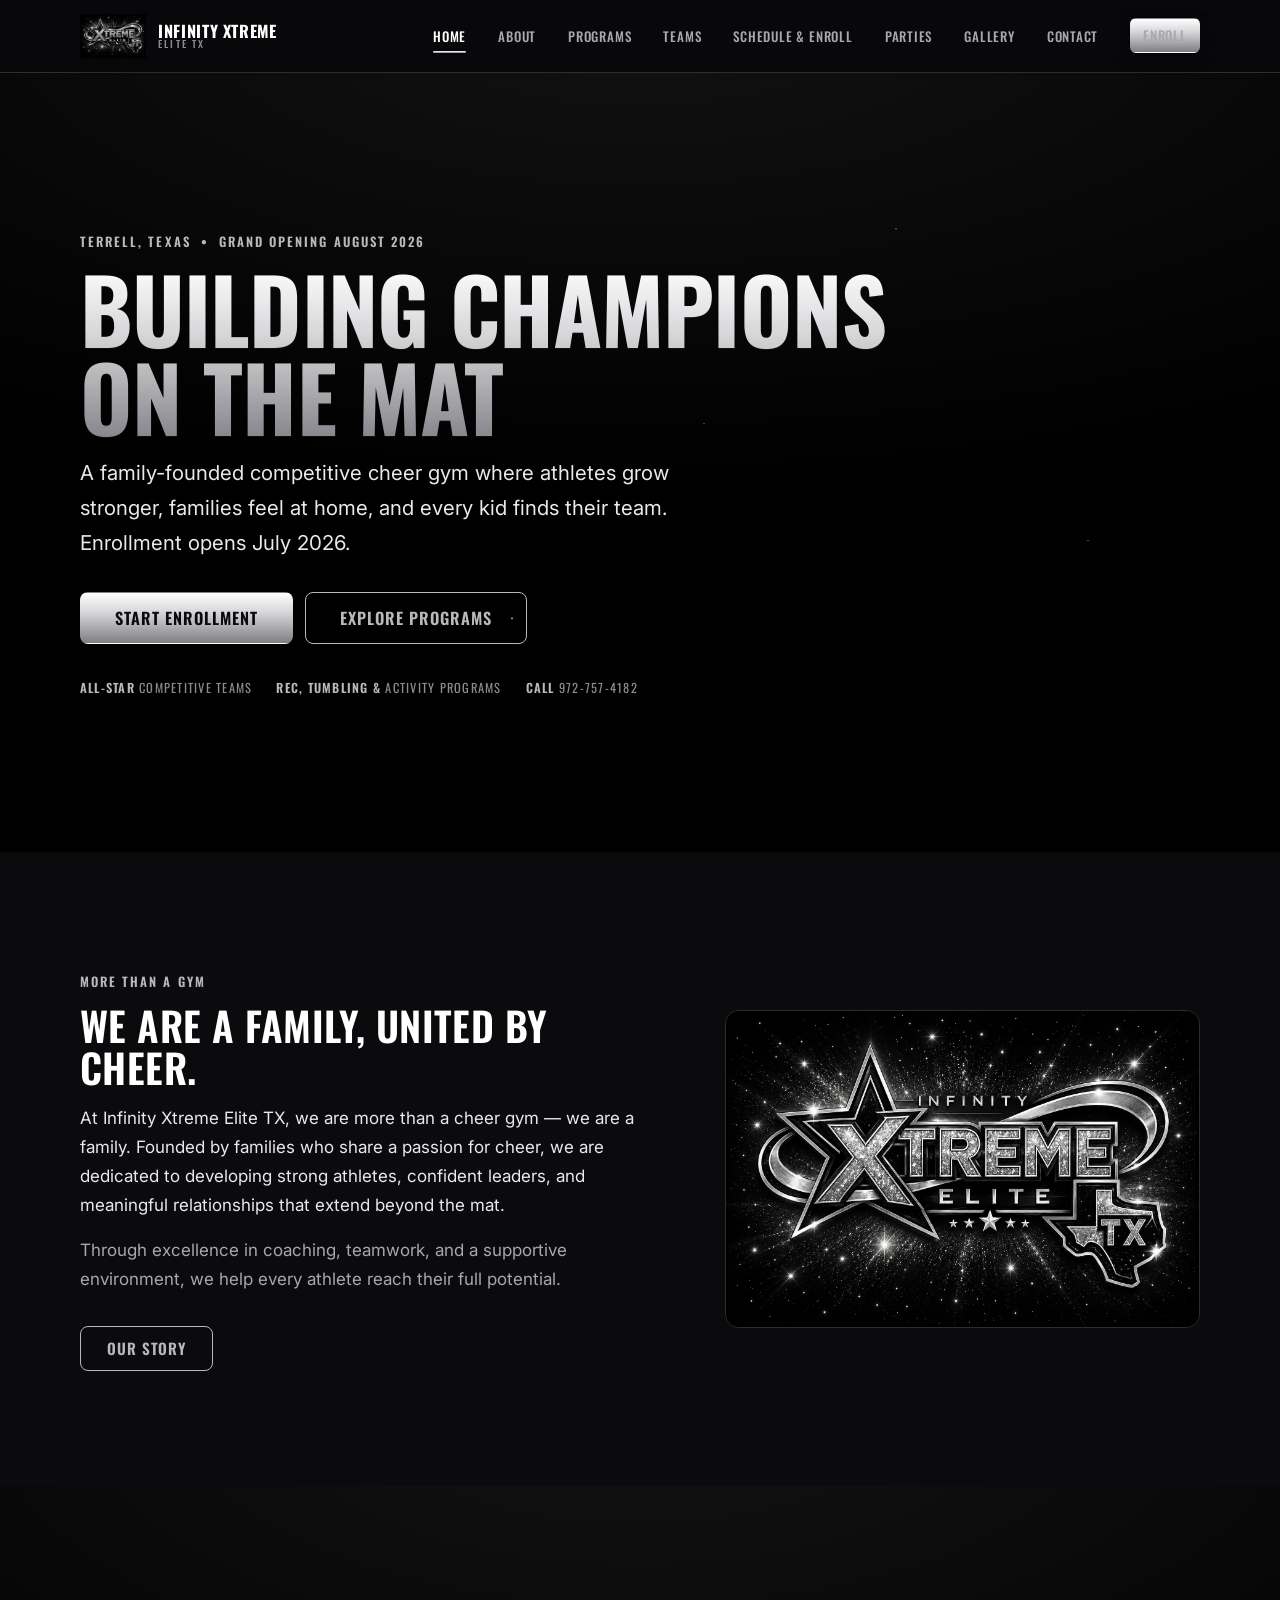
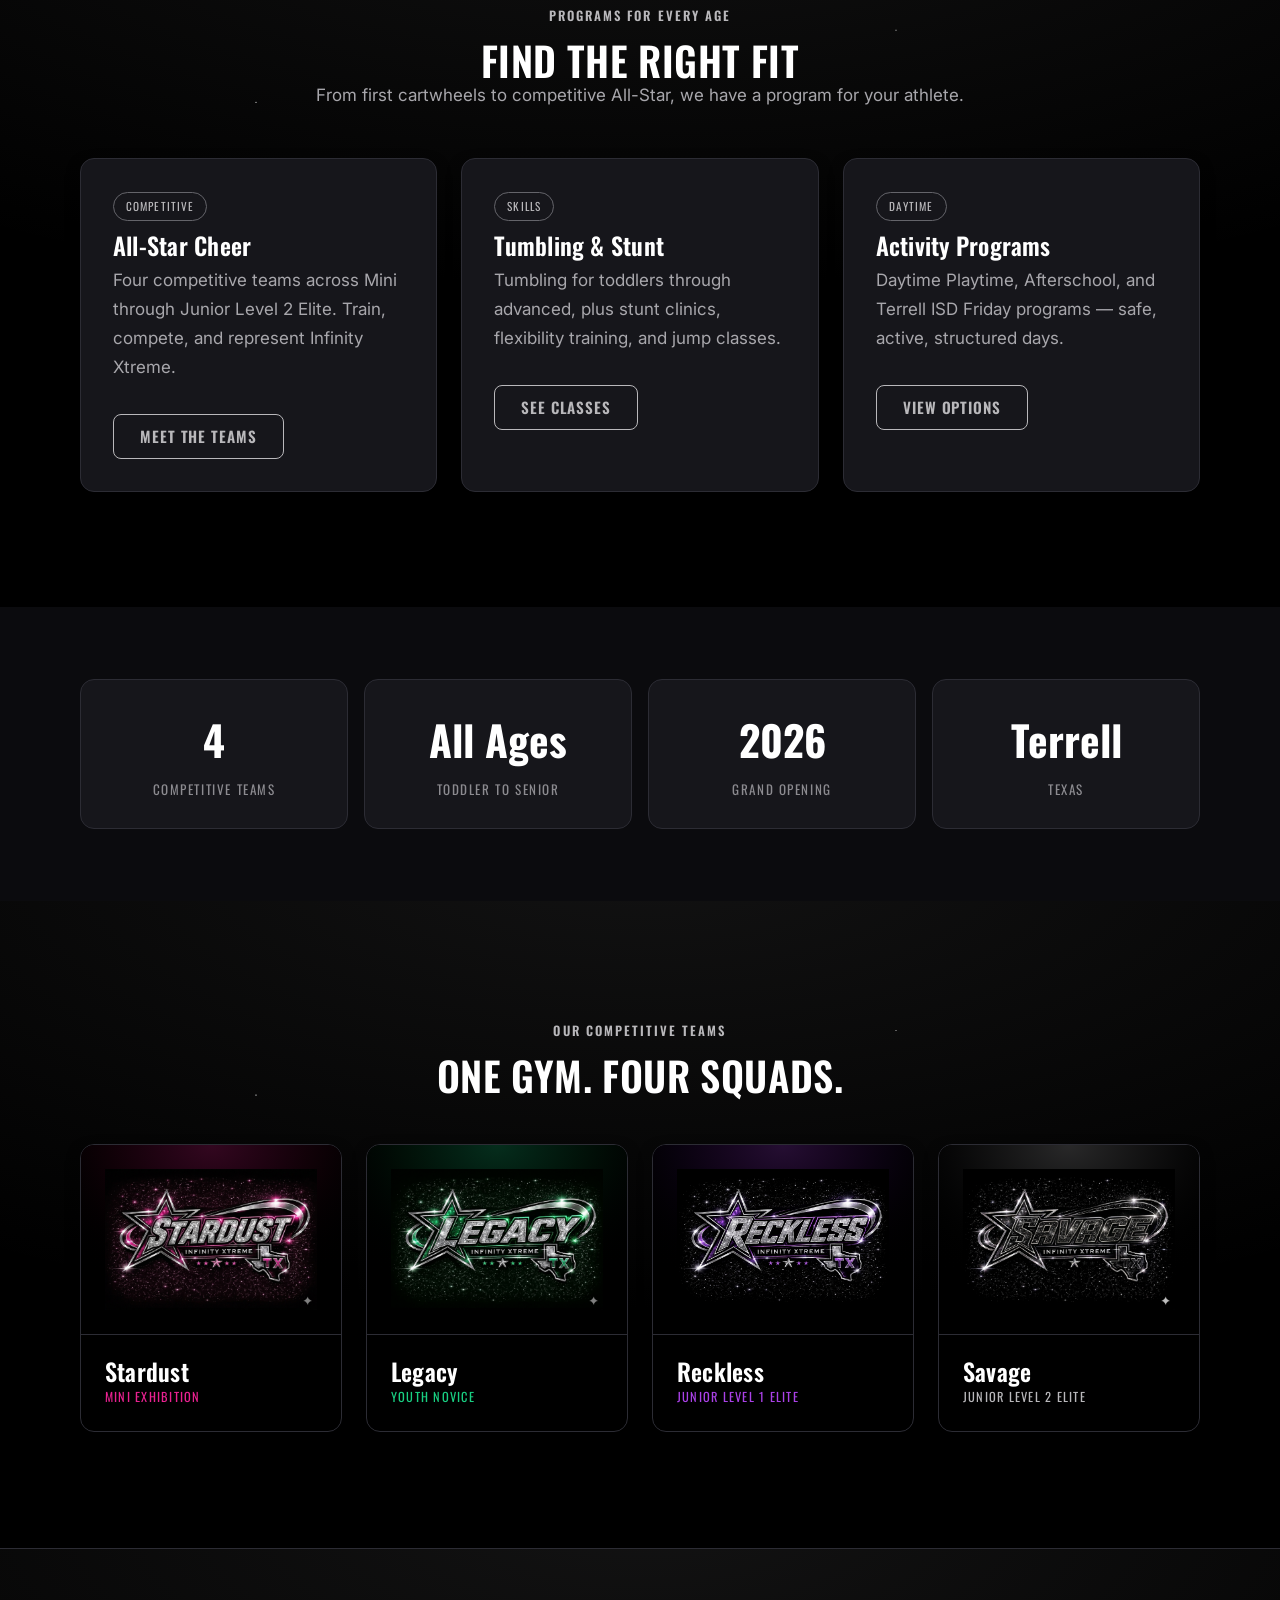
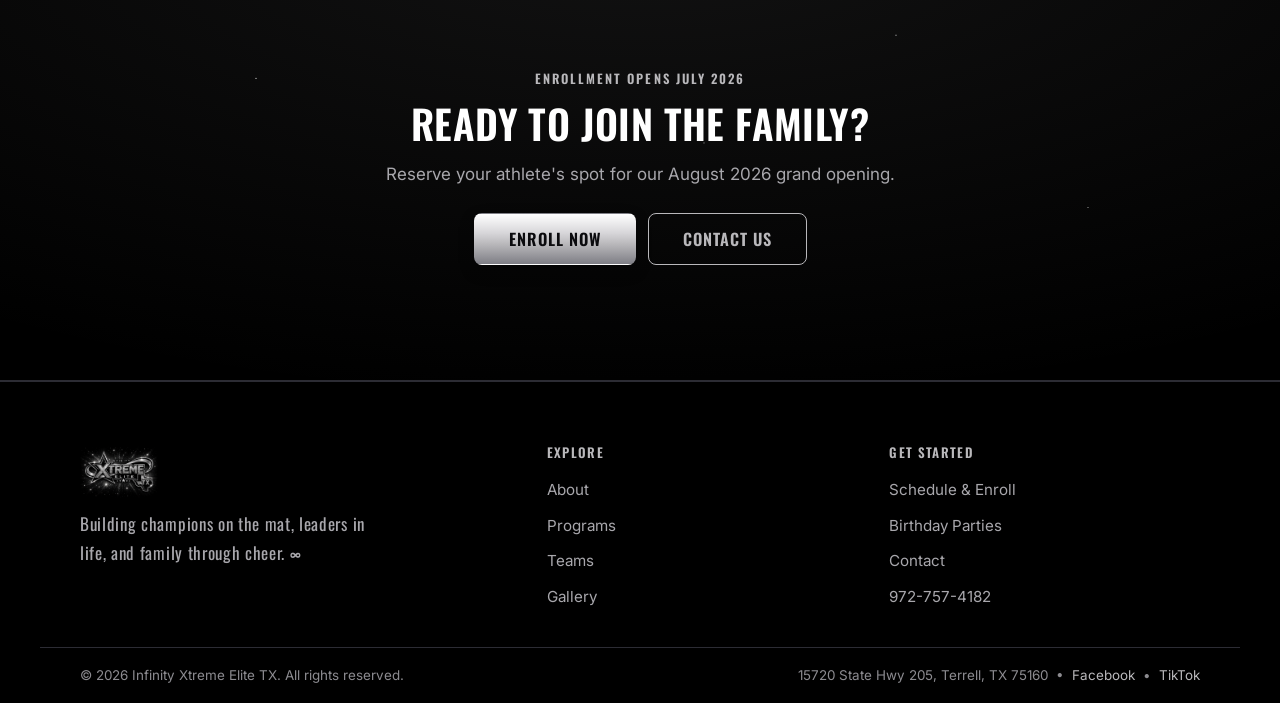
==== index.html @ 6b348271 "Infinity Xtreme Elite TX — live site for GitHub Pages" ====
<!DOCTYPE html>
<html lang="en">
<head>
  <meta charset="UTF-8" />
  <meta name="viewport" content="width=device-width, initial-scale=1" />
  <title>Infinity Xtreme Elite TX | Competitive Cheer Gym in Terrell, TX</title>
  <meta name="description" content="Infinity Xtreme Elite TX is a family-founded competitive cheer gym in Terrell, TX. All-Star and recreational cheer, tumbling, and activity programs. Grand opening August 2026." />
  <link rel="preconnect" href="https://fonts.googleapis.com" />
  <link rel="preconnect" href="https://fonts.gstatic.com" crossorigin />
  <link href="https://fonts.googleapis.com/css2?family=Oswald:wght@400;500;600;700&family=Inter:wght@400;500;600&display=swap" rel="stylesheet" />
  <link rel="stylesheet" href="assets/css/styles.css?v=20260717" />
  <link rel="icon" href="assets/logos/gym-main-logo.png" />
</head>
<body data-page="home">
  <!-- HEADER -->
  <header class="site-header">
    <div class="container nav">
      <a class="brand" href="index.html" aria-label="Infinity Xtreme Elite TX home">
        <img src="assets/logos/gym-main-logo.png" alt="Infinity Xtreme Elite TX logo" />
        <span class="brand-name">Infinity Xtreme<span>Elite TX</span></span>
      </a>
      <button class="nav-toggle" aria-label="Menu" aria-controls="nav-links" aria-expanded="false"><span></span><span></span><span></span></button>
      <nav class="nav-links" id="nav-links" aria-label="Primary">
        <a href="index.html" data-nav="home">Home</a>
        <a href="about.html" data-nav="about">About</a>
        <a href="programs.html" data-nav="programs">Programs</a>
        <a href="teams.html" data-nav="teams">Teams</a>
        <a href="schedule.html" data-nav="schedule">Schedule &amp; Enroll</a>
        <a href="parties.html" data-nav="parties">Parties</a>
        <a href="gallery.html" data-nav="gallery">Gallery</a>
        <a href="contact.html" data-nav="contact">Contact</a>
        <span class="nav-cta"><a class="btn btn--primary" href="schedule.html">Enroll</a></span>
      </nav>
    </div>
  </header>

  <main>
    <!-- HERO -->
    <section class="hero starfield">
      <div class="container">
        <div class="hero-inner">
          <span class="eyebrow">Terrell, Texas &nbsp;•&nbsp; Grand Opening August 2026</span>
          <h1 class="h-display chrome-text">Building Champions on the Mat</h1>
          <p class="lead">A family-founded competitive cheer gym where athletes grow stronger, families feel at home, and every kid finds their team. Enrollment opens July 2026.</p>
          <div class="btn-row">
            <a class="btn btn--primary btn--lg" href="schedule.html">Start Enrollment</a>
            <a class="btn btn--secondary btn--lg" href="programs.html">Explore Programs</a>
          </div>
          <div class="hero-meta">
            <span><strong>All-Star</strong> Competitive Teams</span>
            <span><strong>Rec, Tumbling &amp;</strong> Activity Programs</span>
            <span><strong>Call</strong> 972-757-4182</span>
          </div>
        </div>
      </div>
    </section>

    <!-- INTRO / MISSION -->
    <section class="section">
      <div class="container split">
        <div>
          <span class="eyebrow">More Than a Gym</span>
          <h2>We are a family, united by cheer.</h2>
          <p class="mt-4">At Infinity Xtreme Elite TX, we are more than a cheer gym — we are a family. Founded by families who share a passion for cheer, we are dedicated to developing strong athletes, confident leaders, and meaningful relationships that extend beyond the mat.</p>
          <p class="mt-4 muted">Through excellence in coaching, teamwork, and a supportive environment, we help every athlete reach their full potential.</p>
          <div class="btn-row mt-6">
            <a class="btn btn--secondary" href="about.html">Our Story</a>
          </div>
        </div>
        <div class="split-media">
          <img src="assets/logos/gym-main-logo.png" alt="Infinity Xtreme Elite TX crest" />
        </div>
      </div>
    </section>

    <!-- PROGRAM SNAPSHOT -->
    <section class="section starfield">
      <div class="container">
        <div class="section-head center">
          <span class="eyebrow">Programs for Every Age</span>
          <h2>Find the right fit</h2>
          <p class="muted">From first cartwheels to competitive All-Star, we have a program for your athlete.</p>
        </div>
        <div class="grid grid-3">
          <article class="card">
            <span class="card-tag">Competitive</span>
            <h3>All-Star Cheer</h3>
            <p>Four competitive teams across Mini through Junior Level 2 Elite. Train, compete, and represent Infinity Xtreme.</p>
            <a class="btn btn--secondary mt-6" href="teams.html">Meet the Teams</a>
          </article>
          <article class="card">
            <span class="card-tag">Skills</span>
            <h3>Tumbling &amp; Stunt</h3>
            <p>Tumbling for toddlers through advanced, plus stunt clinics, flexibility training, and jump classes.</p>
            <a class="btn btn--secondary mt-6" href="programs.html">See Classes</a>
          </article>
          <article class="card">
            <span class="card-tag">Daytime</span>
            <h3>Activity Programs</h3>
            <p>Daytime Playtime, Afterschool, and Terrell ISD Friday programs — safe, active, structured days.</p>
            <a class="btn btn--secondary mt-6" href="programs.html">View Options</a>
          </article>
        </div>
      </div>
    </section>

    <!-- STATS -->
    <section class="section--tight">
      <div class="container">
        <div class="stats">
          <div class="stat"><b>4</b><span>Competitive Teams</span></div>
          <div class="stat"><b>All Ages</b><span>Toddler to Senior</span></div>
          <div class="stat"><b>2026</b><span>Grand Opening</span></div>
          <div class="stat"><b>Terrell</b><span>Texas</span></div>
        </div>
      </div>
    </section>

    <!-- TEAMS PREVIEW -->
    <section class="section starfield">
      <div class="container">
        <div class="section-head center">
          <span class="eyebrow">Our Competitive Teams</span>
          <h2>One gym. Four squads.</h2>
        </div>
        <div class="grid grid-4">
          <div class="team-card" style="--team: var(--stardust);">
            <div class="team-logo"><img src="assets/logos/team-stardust.png" alt="Stardust team logo" /></div>
            <div class="team-body"><h3>Stardust</h3><div class="team-div">Mini Exhibition</div></div>
          </div>
          <div class="team-card" style="--team: var(--legacy);">
            <div class="team-logo"><img src="assets/logos/team-legacy.png" alt="Legacy team logo" /></div>
            <div class="team-body"><h3>Legacy</h3><div class="team-div">Youth Novice</div></div>
          </div>
          <div class="team-card" style="--team: var(--reckless);">
            <div class="team-logo"><img src="assets/logos/team-reckless.png" alt="Reckless team logo" /></div>
            <div class="team-body"><h3>Reckless</h3><div class="team-div">Junior Level 1 Elite</div></div>
          </div>
          <div class="team-card" style="--team: var(--savage);">
            <div class="team-logo"><img src="assets/logos/team-savage.png" alt="Savage team logo" /></div>
            <div class="team-body"><h3>Savage</h3><div class="team-div">Junior Level 2 Elite</div></div>
          </div>
        </div>
      </div>
    </section>

    <!-- CTA BAND -->
    <section class="section cta-band starfield">
      <div class="container">
        <span class="eyebrow">Enrollment Opens July 2026</span>
        <h2>Ready to join the family?</h2>
        <p class="muted mt-4">Reserve your athlete's spot for our August 2026 grand opening.</p>
        <div class="btn-row">
          <a class="btn btn--primary btn--lg" href="schedule.html">Enroll Now</a>
          <a class="btn btn--secondary btn--lg" href="contact.html">Contact Us</a>
        </div>
      </div>
    </section>
  </main>

  <!-- FOOTER -->
  <footer class="site-footer">
    <div class="container footer-grid">
      <div class="footer-brand">
        <img src="assets/logos/gym-main-logo.png" alt="Infinity Xtreme Elite TX logo" />
        <p class="tagline">Building champions on the mat, leaders in life, and family through cheer. &#8734;</p>
      </div>
      <div class="footer-col">
        <h4>Explore</h4>
        <a href="about.html">About</a>
        <a href="programs.html">Programs</a>
        <a href="teams.html">Teams</a>
        <a href="gallery.html">Gallery</a>
      </div>
      <div class="footer-col">
        <h4>Get Started</h4>
        <a href="schedule.html">Schedule &amp; Enroll</a>
        <a href="parties.html">Birthday Parties</a>
        <a href="contact.html">Contact</a>
        <a href="tel:+19727574182">972-757-4182</a>
      </div>
    </div>
    <div class="container footer-bottom">
      <p>&copy; <span id="year">2026</span> Infinity Xtreme Elite TX. All rights reserved.</p>
      <p>15720 State Hwy 205, Terrell, TX 75160 &nbsp;•&nbsp; <a href="https://www.facebook.com/p/Infinity-Xtreme-Elite-TX-61590727559258" target="_blank" rel="noopener">Facebook</a> &nbsp;&#8226;&nbsp; <a href="https://www.tiktok.com/@ixtx26" target="_blank" rel="noopener">TikTok</a></p>
    </div>
  </footer>

  <script src="assets/js/main.js?v=20260717"></script>
</body>
</html>
---- assets/css/styles.css ----
/* =====================================================================
   Infinity Xtreme Elite TX — global stylesheet
   All design tokens come from BRAND-KIT.md (derived from assets/logos/).
   Edit tokens here; do not hard-code colors in page HTML.
   ===================================================================== */

/* ---------- Design tokens ---------- */
:root {
  /* Core neutrals (gym mark: black + chrome silver) */
  --black: #000000;
  --ink: #0B0B0E;
  --panel: #16161B;
  --panel-2: #1F1F26;
  --line: #2C2C34;
  --silver: #B9B8BB;
  --silver-dim: #8C8B90;
  --chrome-hi: #FFFFFF;
  --text: #E9E9EC;
  --text-dim: #A8A7AC;

  /* Chrome / foil gradient (brushed-metal lettering) */
  --grad-chrome: linear-gradient(180deg, #FFFFFF 0%, #D7D6D9 38%, #B9B8BB 60%, #7E7E85 100%);

  /* Team accents (Teams page only) */
  --stardust: #EA2191;  --stardust-deep: #6F073A;
  --legacy:   #19CF82;  --legacy-deep:   #005B2C;
  --reckless: #AA41E7;  --reckless-deep: #390667;
  --savage:   #B9B8BB;  --savage-deep:   #000000;

  /* Per-page accent (defaults to house silver; team pages override) */
  --accent: var(--silver);
  --accent-deep: #3a3a42;

  /* Typography */
  --font-display: "Oswald", "Arial Narrow", system-ui, sans-serif;
  --font-body: "Inter", system-ui, -apple-system, "Segoe UI", Roboto, Helvetica, Arial, sans-serif;

  /* Spacing scale (8px base) */
  --sp-1: 4px;  --sp-2: 8px;  --sp-3: 12px; --sp-4: 16px; --sp-5: 24px;
  --sp-6: 32px; --sp-7: 48px; --sp-8: 64px; --sp-9: 96px; --sp-10: 128px;

  /* Shape */
  --r-card: 14px;
  --r-btn: 8px;
  --container: 1200px;
  --gutter: clamp(16px, 5vw, 40px);
  --section-y: clamp(56px, 9vw, 128px);

  --shadow: 0 18px 50px -12px rgba(0,0,0,.75);
  --shadow-sm: 0 6px 20px -8px rgba(0,0,0,.7);
  --ring: 0 0 0 2px rgba(185,184,187,.35);
}

/* ---------- Reset ---------- */
*, *::before, *::after { box-sizing: border-box; }
* { margin: 0; }
html { -webkit-text-size-adjust: 100%; scroll-behavior: smooth; }
body {
  font-family: var(--font-body);
  color: var(--text);
  background: var(--ink);
  line-height: 1.7;
  font-size: 1.0625rem;
  -webkit-font-smoothing: antialiased;
  text-rendering: optimizeLegibility;
  overflow-x: hidden;
}
img { max-width: 100%; display: block; height: auto; }
a { color: var(--silver); text-decoration: none; transition: color .18s ease; }
a:hover { color: var(--chrome-hi); }
ul { list-style: none; padding: 0; }

@media (prefers-reduced-motion: reduce) {
  * { animation: none !important; transition: none !important; scroll-behavior: auto !important; }
}

/* ---------- Typography helpers ---------- */
h1, h2, h3, h4 { font-family: var(--font-display); font-weight: 600; line-height: 1.05; letter-spacing: .01em; color: var(--chrome-hi); }
.h-display { font-weight: 700; font-size: clamp(2.75rem, 7vw, 6rem); text-transform: uppercase; letter-spacing: -0.01em; line-height: .98; }
h1, .h1 { font-weight: 700; font-size: clamp(2.25rem, 5vw, 3.5rem); text-transform: uppercase; }
h2, .h2 { font-size: clamp(1.75rem, 3.5vw, 2.5rem); text-transform: uppercase; }
h3, .h3 { font-size: clamp(1.25rem, 2vw, 1.5rem); }
p { color: var(--text); }
.lead { font-size: clamp(1.1rem, 1.6vw, 1.3rem); color: var(--text); }
.muted { color: var(--text-dim); }
.small { font-size: .9rem; color: var(--text-dim); }

.eyebrow {
  font-family: var(--font-display);
  font-weight: 600; font-size: .8rem; text-transform: uppercase;
  letter-spacing: .16em; color: var(--accent);
  display: inline-block; margin-bottom: var(--sp-3);
}
.chrome-text {
  background: var(--grad-chrome);
  -webkit-background-clip: text; background-clip: text;
  color: transparent;
  -webkit-text-fill-color: transparent;
  text-shadow: 0 1px 0 rgba(255,255,255,.05);
}

/* ---------- Layout ---------- */
.container { width: 100%; max-width: var(--container); margin-inline: auto; padding-inline: var(--gutter); }
.section { padding-block: var(--section-y); }
.section--tight { padding-block: clamp(40px, 6vw, 72px); }
.section-head { max-width: 760px; margin-bottom: var(--sp-7); }
.section-head.center { margin-inline: auto; text-align: center; }
.grid { display: grid; gap: var(--sp-5); }
.grid-2 { grid-template-columns: repeat(2, 1fr); }
.grid-3 { grid-template-columns: repeat(3, 1fr); }
.grid-4 { grid-template-columns: repeat(4, 1fr); }
@media (max-width: 900px) { .grid-3, .grid-4 { grid-template-columns: repeat(2, 1fr); } }
@media (max-width: 620px) { .grid-2, .grid-3, .grid-4 { grid-template-columns: 1fr; } }

.divider { height: 1px; background: var(--line); border: 0; }

/* ---------- Star-field backdrop ---------- */
.starfield {
  position: relative;
  background-color: var(--black);
  background-image:
    radial-gradient(1px 1px at 20% 30%, rgba(255,255,255,.9), transparent),
    radial-gradient(1px 1px at 70% 20%, rgba(255,255,255,.7), transparent),
    radial-gradient(1.5px 1.5px at 40% 70%, rgba(255,255,255,.85), transparent),
    radial-gradient(1px 1px at 85% 60%, rgba(255,255,255,.6), transparent),
    radial-gradient(1px 1px at 55% 45%, rgba(255,255,255,.5), transparent),
    radial-gradient(1200px 500px at 50% -10%, rgba(185,184,187,.10), transparent);
}

/* ---------- Buttons ---------- */
.btn {
  --btn-fg: #0B0B0E;
  display: inline-flex; align-items: center; justify-content: center; gap: var(--sp-2);
  font-family: var(--font-display); font-weight: 600; text-transform: uppercase;
  letter-spacing: .06em; font-size: .95rem; line-height: 1;
  padding: 14px 26px; border-radius: var(--r-btn);
  border: 1px solid transparent; cursor: pointer;
  transition: transform .16s ease, box-shadow .2s ease, background .2s ease, color .2s ease, border-color .2s ease;
  will-change: transform;
}
.btn:focus-visible { outline: none; box-shadow: var(--ring); }
.btn--primary { background: var(--grad-chrome); color: var(--btn-fg); box-shadow: var(--shadow-sm); }
.btn--primary:hover { color: #000; transform: translateY(-2px); box-shadow: 0 14px 30px -10px rgba(255,255,255,.25); }
.btn--secondary { background: transparent; color: var(--silver); border-color: var(--silver); }
.btn--secondary:hover { color: var(--chrome-hi); border-color: var(--chrome-hi); transform: translateY(-2px); }
.btn--accent { background: var(--accent); color: #0B0B0E; }
.btn--accent:hover { transform: translateY(-2px); filter: brightness(1.08); }
.btn--lg { padding: 17px 34px; font-size: 1.02rem; }
.btn-row { display: flex; flex-wrap: wrap; gap: var(--sp-3); }

/* ---------- Header / nav ---------- */
.site-header {
  position: sticky; top: 0; z-index: 50;
  background: rgba(8,8,10,.82);
  backdrop-filter: saturate(140%) blur(10px);
  border-bottom: 1px solid var(--line);
}
.nav { display: flex; align-items: center; justify-content: space-between; gap: var(--sp-5); min-height: 72px; }
.brand { display: flex; align-items: center; gap: var(--sp-3); flex-shrink: 0; }
.brand img { height: 44px; width: auto; }
.brand-name { font-family: var(--font-display); font-weight: 700; text-transform: uppercase; letter-spacing: .04em; font-size: 1.02rem; color: var(--chrome-hi); line-height: 1; }
.brand-name span { display: block; font-size: .62rem; letter-spacing: .22em; color: var(--silver-dim); font-weight: 500; }
.nav-links { display: flex; align-items: center; gap: var(--sp-2); }
.nav-links a {
  font-family: var(--font-display); font-weight: 500; text-transform: uppercase;
  letter-spacing: .06em; font-size: .82rem; color: var(--text-dim);
  padding: 10px 12px; border-radius: 6px; position: relative;
}
.nav-links a:hover { color: var(--chrome-hi); }
.nav-links a.active { color: var(--chrome-hi); }
.nav-links a.active::after { content: ""; position: absolute; left: 12px; right: 12px; bottom: 4px; height: 2px; background: var(--grad-chrome); border-radius: 2px; }
.nav-cta { margin-left: var(--sp-3); }
.nav-toggle { display: none; background: none; border: 1px solid var(--line); border-radius: 8px; padding: 8px 10px; cursor: pointer; }
.nav-toggle span { display: block; width: 22px; height: 2px; background: var(--silver); margin: 4px 0; transition: .2s; }

@media (max-width: 940px) {
  .nav-toggle { display: block; }
  .nav-links {
    position: fixed; inset: 72px 0 auto 0; flex-direction: column; align-items: stretch;
    gap: 0; background: var(--ink); border-bottom: 1px solid var(--line);
    padding: var(--sp-3) var(--gutter) var(--sp-5); transform: translateY(-120%);
    transition: transform .25s ease; box-shadow: var(--shadow);
  }
  .nav-links.open { transform: translateY(0); }
  .nav-links a { padding: 14px 8px; font-size: .95rem; border-bottom: 1px solid var(--line); }
  .nav-links a.active::after { display: none; }
  .nav-cta { margin: var(--sp-3) 0 0; }
  .nav-cta .btn { width: 100%; }
}

/* ---------- Hero ---------- */
.hero { position: relative; overflow: hidden; }
.hero .container { position: relative; z-index: 2; padding-block: clamp(72px, 12vw, 168px); }
.hero-inner { max-width: 820px; }
.hero .lead { margin-top: var(--sp-4); max-width: 620px; color: var(--text); }
.hero .btn-row { margin-top: var(--sp-6); }
.hero-meta { margin-top: var(--sp-6); display: flex; flex-wrap: wrap; gap: var(--sp-5); color: var(--silver-dim); font-family: var(--font-display); text-transform: uppercase; letter-spacing: .1em; font-size: .78rem; }
.hero-meta strong { color: var(--silver); font-weight: 600; }

/* ---------- Cards ---------- */
.card {
  background: var(--panel); border: 1px solid var(--line); border-radius: var(--r-card);
  padding: var(--sp-6); box-shadow: var(--shadow-sm);
  transition: transform .2s ease, border-color .2s ease, background .2s ease;
}
.card:hover { transform: translateY(-4px); border-color: color-mix(in srgb, var(--accent) 55%, var(--line)); background: var(--panel-2); }
.card h3 { margin-bottom: var(--sp-2); color: var(--chrome-hi); }
.card p { color: var(--text-dim); }
.card .price { font-family: var(--font-display); font-weight: 700; color: var(--accent); font-size: 1.6rem; margin-top: var(--sp-3); }
.card .price small { font-size: .8rem; color: var(--silver-dim); font-weight: 500; letter-spacing: .04em; }
.card-tag { display: inline-block; font-family: var(--font-display); text-transform: uppercase; letter-spacing: .1em; font-size: .7rem; color: var(--accent); border: 1px solid color-mix(in srgb, var(--accent) 40%, var(--line)); border-radius: 999px; padding: 4px 12px; margin-bottom: var(--sp-3); }
.card--link { cursor: pointer; }

/* Stat strip */
.stats { display: grid; grid-template-columns: repeat(4,1fr); gap: var(--sp-4); }
@media (max-width: 720px){ .stats { grid-template-columns: repeat(2,1fr); } }
.stat { text-align: center; padding: var(--sp-5) var(--sp-3); border: 1px solid var(--line); border-radius: var(--r-card); background: var(--panel); }
.stat b { display: block; font-family: var(--font-display); font-weight: 700; font-size: clamp(1.7rem, 3.5vw, 2.6rem); color: var(--chrome-hi); }
.stat span { font-size: .82rem; text-transform: uppercase; letter-spacing: .12em; color: var(--silver-dim); font-family: var(--font-display); }

/* Feature split */
.split { display: grid; grid-template-columns: 1.1fr .9fr; gap: clamp(24px,5vw,72px); align-items: center; }
@media (max-width: 860px){ .split { grid-template-columns: 1fr; } }
.split.reverse .split-media { order: -1; }
.split-media { border-radius: var(--r-card); overflow: hidden; border: 1px solid var(--line); background: var(--black); }

/* ---------- Page banner (interior hero) ---------- */
.page-banner { text-align: center; }
.page-banner .container { padding-block: clamp(56px, 9vw, 120px); position: relative; z-index: 2; }
.page-banner p { max-width: 620px; margin: var(--sp-3) auto 0; color: var(--text-dim); }

/* ---------- Team cards ---------- */
.team-card { position: relative; border-radius: var(--r-card); overflow: hidden; border: 1px solid var(--line); background: var(--black); box-shadow: var(--shadow-sm); transition: transform .2s ease, border-color .2s ease; }
.team-card:hover { transform: translateY(-4px); border-color: var(--team, var(--silver)); }
.team-card .team-logo { padding: var(--sp-5); background:
  radial-gradient(120% 120% at 50% 0%, color-mix(in srgb, var(--team,#333) 22%, #000) 0%, #000 70%); }
.team-card .team-logo img { margin-inline: auto; max-height: 190px; width: auto; }
.team-card .team-body { padding: var(--sp-5); border-top: 1px solid var(--line); }
.team-card .team-body h3 { color: var(--chrome-hi); }
.team-card .team-div { font-family: var(--font-display); text-transform: uppercase; letter-spacing: .1em; font-size: .78rem; color: var(--team, var(--silver)); margin-top: 2px; }

/* ---------- Table ---------- */
.table-wrap { overflow-x: auto; border: 1px solid var(--line); border-radius: var(--r-card); }
table.pricing { width: 100%; border-collapse: collapse; min-width: 560px; }
table.pricing th, table.pricing td { text-align: left; padding: 16px 20px; border-bottom: 1px solid var(--line); }
table.pricing thead th { font-family: var(--font-display); text-transform: uppercase; letter-spacing: .08em; font-size: .82rem; color: var(--silver); background: var(--panel); }
table.pricing tbody tr:hover { background: var(--panel); }
table.pricing td.price-col { font-family: var(--font-display); font-weight: 600; color: var(--accent); white-space: nowrap; }

/* ---------- Notice / stub banner ---------- */
.notice { border: 1px dashed color-mix(in srgb, var(--silver) 45%, var(--line)); background: var(--panel); border-radius: var(--r-card); padding: var(--sp-5); }
.notice strong { color: var(--chrome-hi); font-family: var(--font-display); letter-spacing: .04em; }

/* ---------- Gallery ---------- */
.gallery-grid { display: grid; grid-template-columns: repeat(3,1fr); gap: var(--sp-3); }
@media (max-width: 760px){ .gallery-grid { grid-template-columns: repeat(2,1fr); } }
.gallery-item { position: relative; aspect-ratio: 4/3; border-radius: var(--r-card); overflow: hidden; border: 1px solid var(--line); background: var(--black); display: grid; place-items: center; }
.gallery-item img { width: 100%; height: 100%; object-fit: contain; padding: 10%; }
.gallery-item.placeholder { color: var(--silver-dim); font-family: var(--font-display); text-transform: uppercase; letter-spacing: .12em; font-size: .8rem; background:
  repeating-linear-gradient(135deg, #0f0f14 0 12px, #101017 12px 24px); }

/* ---------- Forms ---------- */
.form-grid { display: grid; grid-template-columns: 1fr 1fr; gap: var(--sp-4); }
@media (max-width: 620px){ .form-grid { grid-template-columns: 1fr; } }
.field { display: flex; flex-direction: column; gap: 6px; }
.field.full { grid-column: 1 / -1; }
.field label { font-family: var(--font-display); text-transform: uppercase; letter-spacing: .08em; font-size: .76rem; color: var(--silver); }
.field input, .field textarea, .field select {
  background: var(--ink); border: 1px solid var(--line); border-radius: var(--r-btn);
  color: var(--text); padding: 12px 14px; font: inherit; font-size: 1rem;
  transition: border-color .18s ease, box-shadow .18s ease;
}
.field input:focus, .field textarea:focus, .field select:focus { outline: none; border-color: var(--silver); box-shadow: var(--ring); }
.field textarea { min-height: 130px; resize: vertical; }

/* ---------- Contact info ---------- */
.info-list { display: grid; gap: var(--sp-4); }
.info-list li { display: flex; gap: var(--sp-3); align-items: flex-start; }
.info-list .k { font-family: var(--font-display); text-transform: uppercase; letter-spacing: .08em; font-size: .78rem; color: var(--silver-dim); min-width: 84px; padding-top: 2px; }
.info-list .v { color: var(--text); }
.map-embed { border: 1px solid var(--line); border-radius: var(--r-card); overflow: hidden; }
.map-embed iframe { width: 100%; height: 340px; border: 0; display: block; filter: grayscale(.3) contrast(1.05); }

/* ---------- CTA band ---------- */
.cta-band { text-align: center; border-top: 1px solid var(--line); border-bottom: 1px solid var(--line); }
.cta-band .btn-row { justify-content: center; margin-top: var(--sp-5); }

/* ---------- Footer ---------- */
.site-footer { background: var(--black); border-top: 1px solid var(--line); }
.footer-grid { display: grid; grid-template-columns: 1.4fr 1fr 1fr; gap: var(--sp-6); padding-block: var(--sp-8) var(--sp-6); }
@media (max-width: 780px){ .footer-grid { grid-template-columns: 1fr 1fr; } }
@media (max-width: 480px){ .footer-grid { grid-template-columns: 1fr; } }
.footer-brand img { height: 52px; margin-bottom: var(--sp-3); }
.footer-brand p { color: var(--text-dim); max-width: 34ch; }
.footer-col h4 { font-family: var(--font-display); text-transform: uppercase; letter-spacing: .1em; font-size: .82rem; color: var(--silver); margin-bottom: var(--sp-3); }
.footer-col a { display: block; color: var(--text-dim); padding: 5px 0; font-size: .95rem; }
.footer-col a:hover { color: var(--chrome-hi); }
.footer-bottom { border-top: 1px solid var(--line); padding-block: var(--sp-4); display: flex; flex-wrap: wrap; gap: var(--sp-3); justify-content: space-between; align-items: center; }
.footer-bottom p { color: var(--silver-dim); font-size: .84rem; }
.tagline { font-family: var(--font-display); color: var(--silver); letter-spacing: .04em; }

/* ---------- Utilities ---------- */
.text-center { text-align: center; }
.mt-2 { margin-top: var(--sp-2); } .mt-4 { margin-top: var(--sp-4); } .mt-6 { margin-top: var(--sp-6); }
.stack > * + * { margin-top: var(--sp-4); }
.badge-soft { display:inline-block; font-family: var(--font-display); text-transform: uppercase; letter-spacing:.12em; font-size:.72rem; color: var(--silver); border:1px solid var(--line); border-radius:999px; padding:5px 14px; }
.visually-hidden { position:absolute; width:1px; height:1px; overflow:hidden; clip:rect(0 0 0 0); }

/* ---------- Interest form (posts to Google Form) ---------- */
.checkbox-grid { display: grid; grid-template-columns: repeat(2, 1fr); gap: 10px; margin-top: 6px; }
@media (max-width: 520px){ .checkbox-grid { grid-template-columns: 1fr; } }
.checkbox-item {
  display: flex; align-items: center; gap: 10px;
  background: var(--ink); border: 1px solid var(--line); border-radius: var(--r-btn);
  padding: 11px 13px; cursor: pointer; font-size: .95rem; color: var(--text);
  transition: border-color .15s ease, background .15s ease;
}
.checkbox-item:hover { border-color: var(--silver); }
.checkbox-item.checked { border-color: var(--silver); background: var(--panel-2); }
.checkbox-item input { width: 18px; height: 18px; accent-color: var(--silver); flex: none; }
.field .req { color: var(--silver); }
.form-error { color: #ff8f8f; font-size: .9rem; min-height: 1.1em; }
.form-success {
  border: 1px solid color-mix(in srgb, var(--legacy) 55%, var(--line));
  background: color-mix(in srgb, var(--legacy) 12%, var(--panel));
  border-radius: var(--r-card); padding: var(--sp-6);
}
.form-success h3 { color: var(--chrome-hi); margin-bottom: var(--sp-2); }
.ixtx-sink { display: none; }
.dob-grid { display: grid; grid-template-columns: 1.5fr 1fr 1.1fr; gap: 10px; margin-top: 6px; }
@media (max-width: 400px){ .dob-grid { grid-template-columns: 1fr; } }
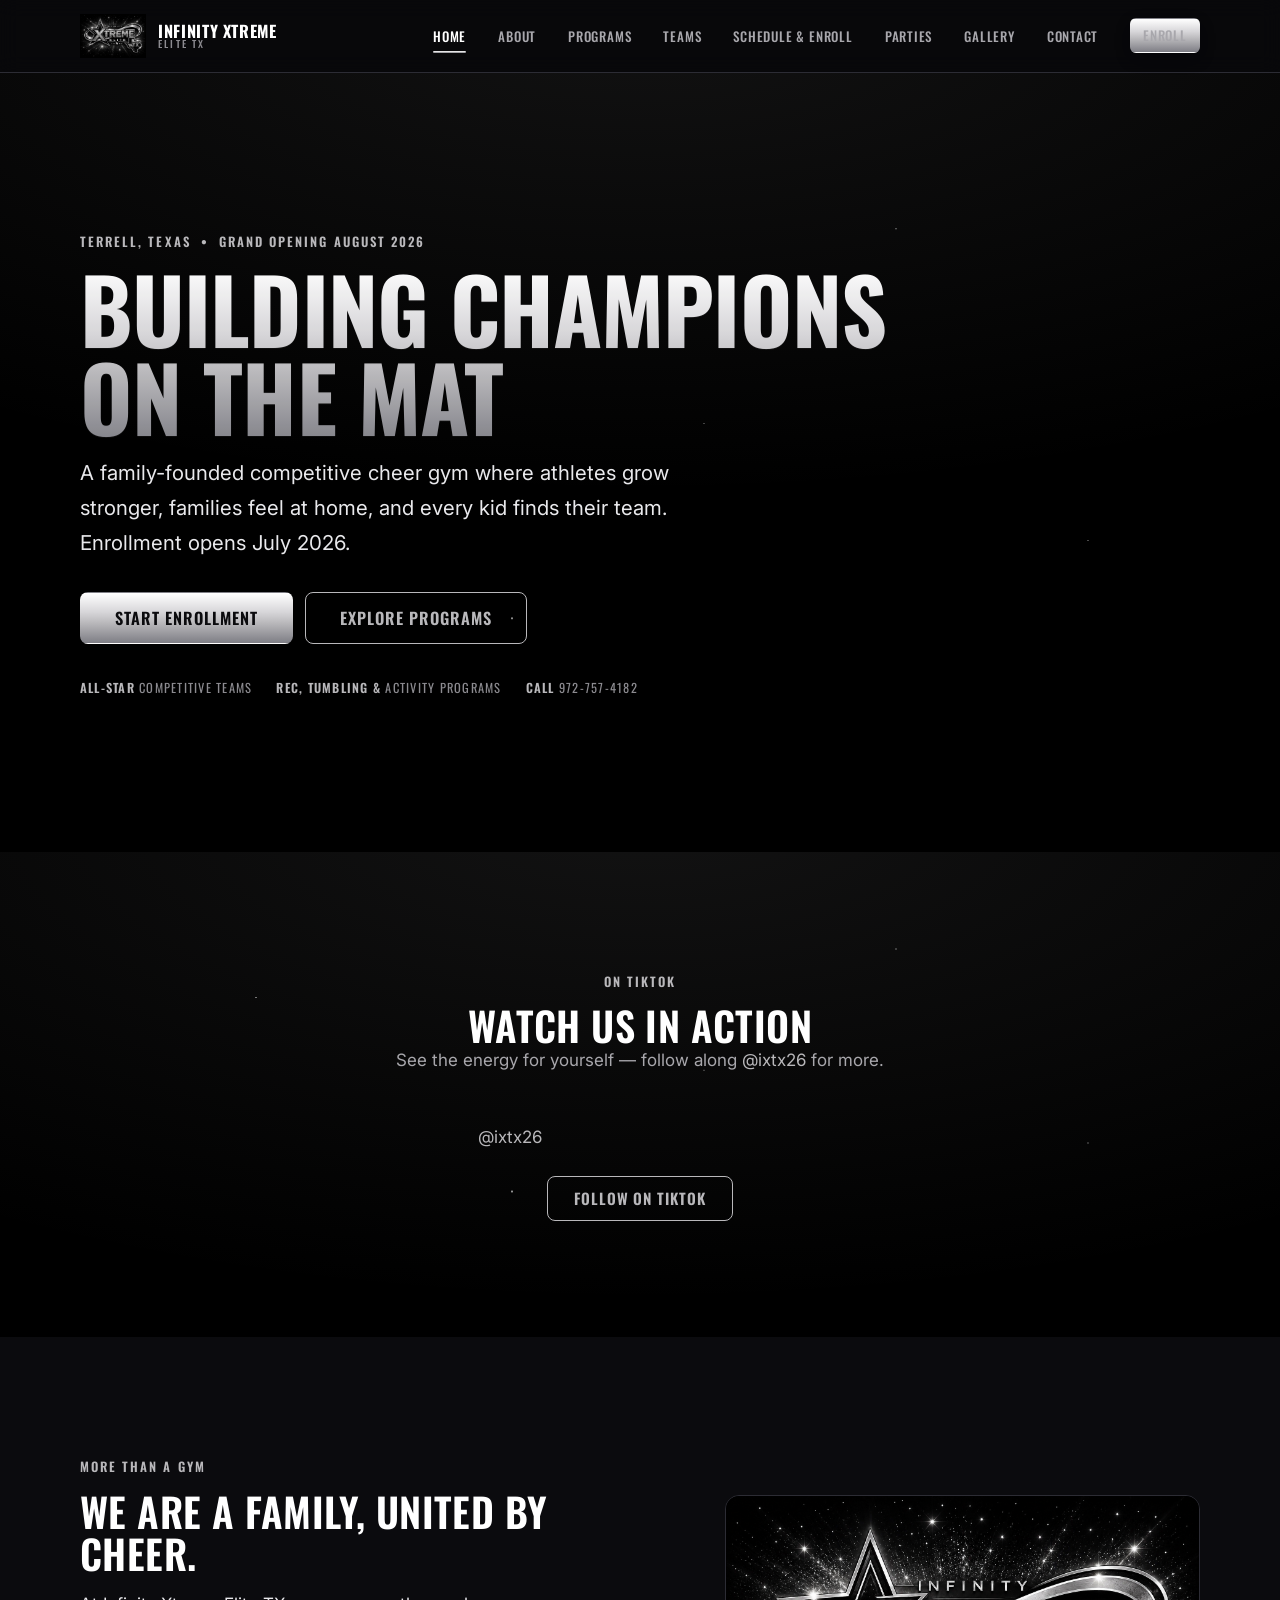
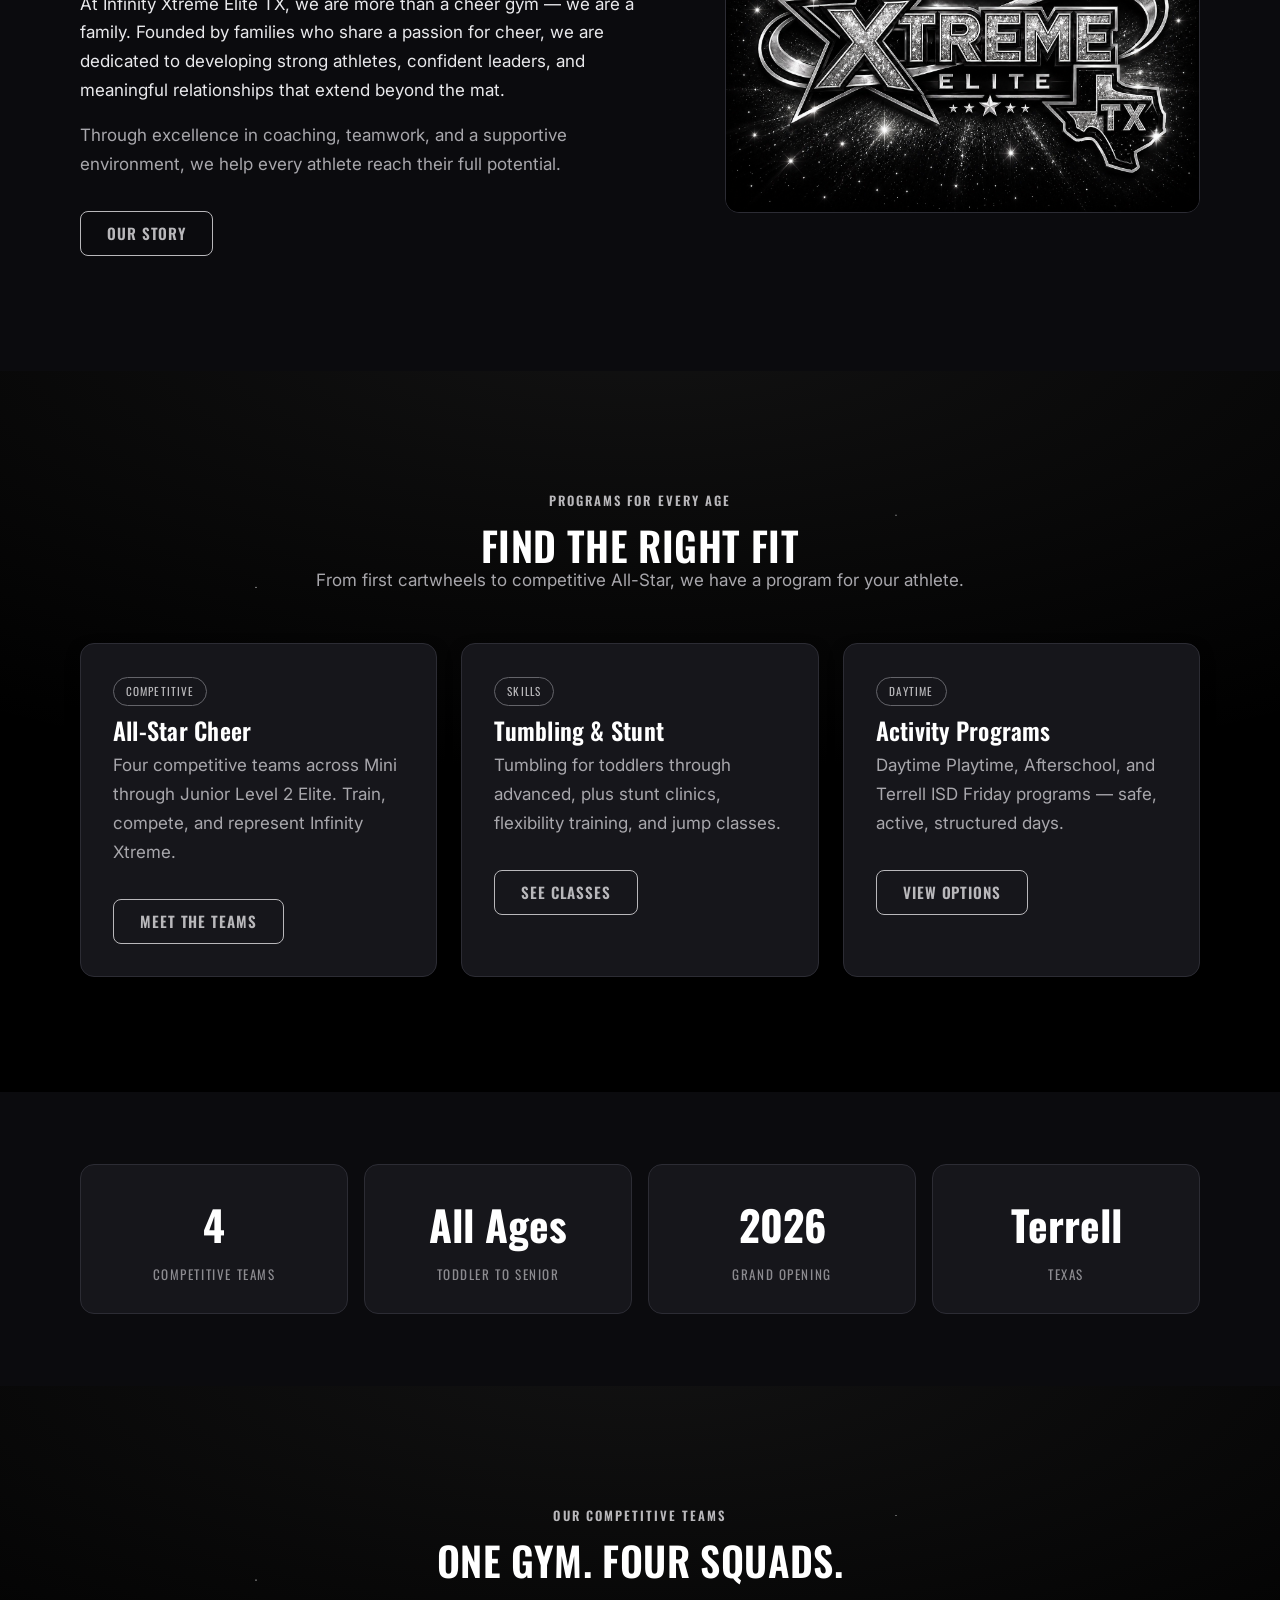
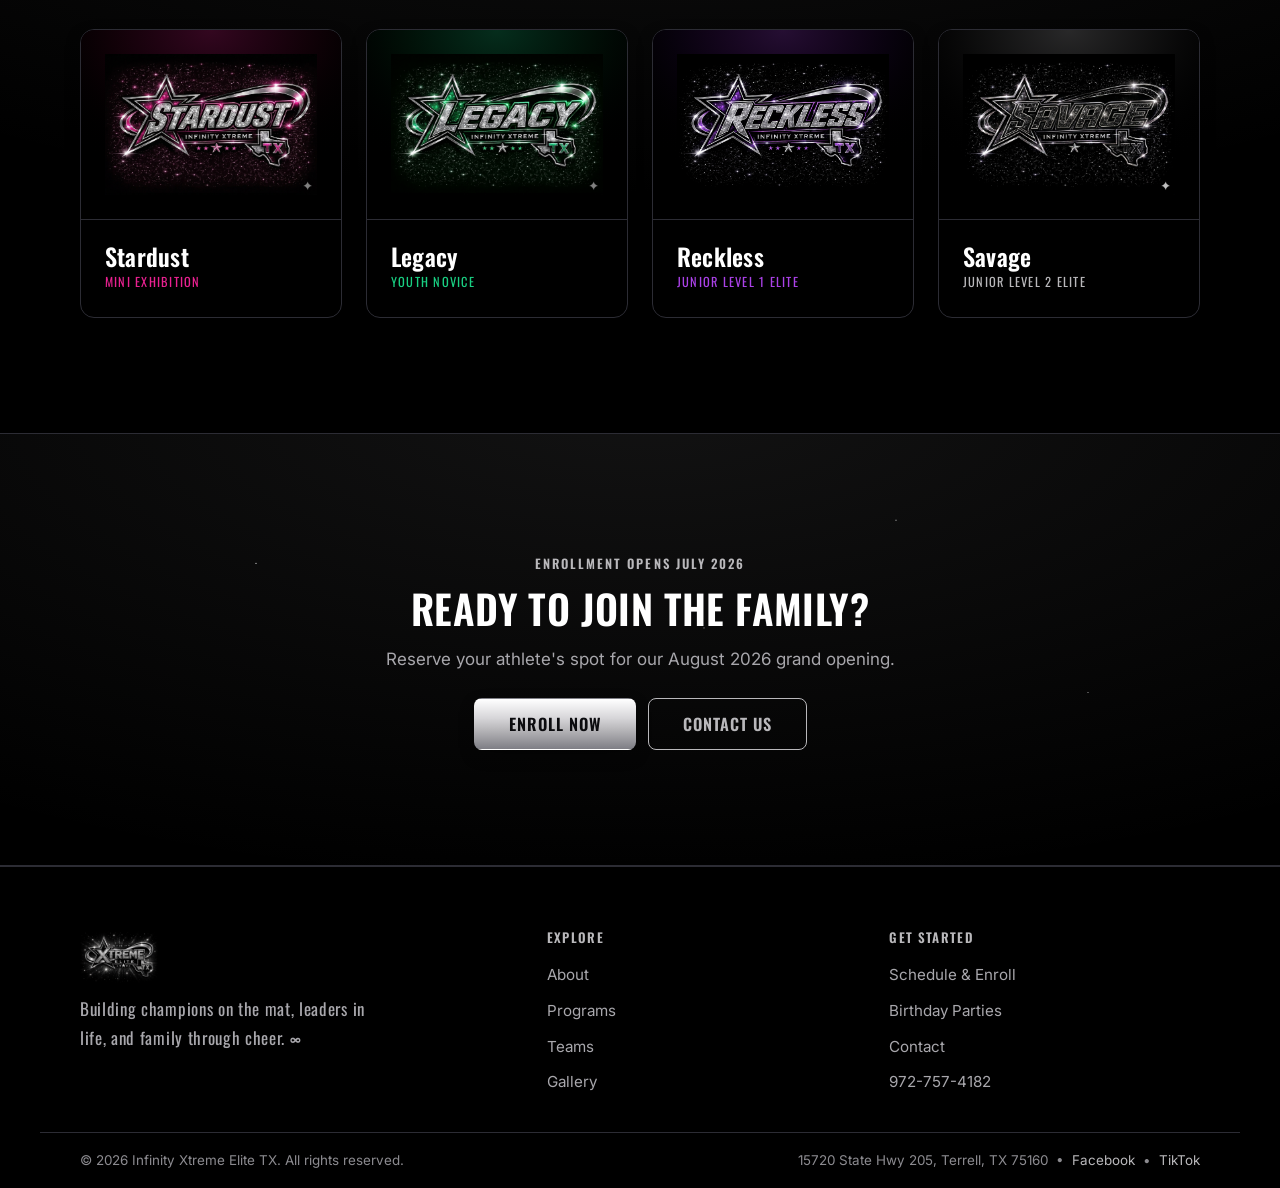
==== commit 26b3f2f7: "Publish: Watch us in action (TikTok) on home + cache bump" ====
--- a/index.html
+++ b/index.html
@@ -8,7 +8,7 @@
   <link rel="preconnect" href="https://fonts.googleapis.com" />
   <link rel="preconnect" href="https://fonts.gstatic.com" crossorigin />
   <link href="https://fonts.googleapis.com/css2?family=Oswald:wght@400;500;600;700&family=Inter:wght@400;500;600&display=swap" rel="stylesheet" />
-  <link rel="stylesheet" href="assets/css/styles.css?v=20260717" />
+  <link rel="stylesheet" href="assets/css/styles.css?v=20260718" />
   <link rel="icon" href="assets/logos/gym-main-logo.png" />
 </head>
 <body data-page="home">
@@ -55,6 +55,26 @@
       </div>
     </section>
 
+    <!-- WATCH US IN ACTION (TikTok embed) -->
+    <section class="section starfield">
+      <div class="container">
+        <div class="section-head center">
+          <span class="eyebrow">On TikTok</span>
+          <h2>Watch us in action</h2>
+          <p class="muted">See the energy for yourself — follow along <a href="https://www.tiktok.com/@ixtx26" target="_blank" rel="noopener">@ixtx26</a> for more.</p>
+        </div>
+        <div class="video-embed">
+          <blockquote class="tiktok-embed" cite="https://www.tiktok.com/@ixtx26/video/7657010031765802270" data-video-id="7657010031765802270" style="max-width: 605px; min-width: 325px;">
+            <section><a target="_blank" rel="noopener" title="@ixtx26" href="https://www.tiktok.com/@ixtx26?refer=embed">@ixtx26</a></section>
+          </blockquote>
+        </div>
+        <div class="btn-row" style="justify-content: center;">
+          <a class="btn btn--secondary" href="https://www.tiktok.com/@ixtx26" target="_blank" rel="noopener">Follow on TikTok</a>
+        </div>
+      </div>
+      <script async src="https://www.tiktok.com/embed.js"></script>
+    </section>
+
     <!-- INTRO / MISSION -->
     <section class="section">
       <div class="container split">
@@ -186,6 +206,6 @@
     </div>
   </footer>
 
-  <script src="assets/js/main.js?v=20260717"></script>
+  <script src="assets/js/main.js?v=20260718"></script>
 </body>
 </html>
--- a/assets/css/styles.css
+++ b/assets/css/styles.css
@@ -329,3 +329,8 @@
 .ixtx-sink { display: none; }
 .dob-grid { display: grid; grid-template-columns: 1.5fr 1fr 1.1fr; gap: 10px; margin-top: 6px; }
 @media (max-width: 400px){ .dob-grid { grid-template-columns: 1fr; } }
+
+/* ---------- Social video embed (TikTok/Facebook) ---------- */
+.video-embed { display: flex; justify-content: center; margin-block: var(--sp-2) var(--sp-5); }
+.video-embed .tiktok-embed { margin: 0 auto !important; border-radius: var(--r-card); overflow: hidden; }
+.video-embed iframe { max-width: 100%; }
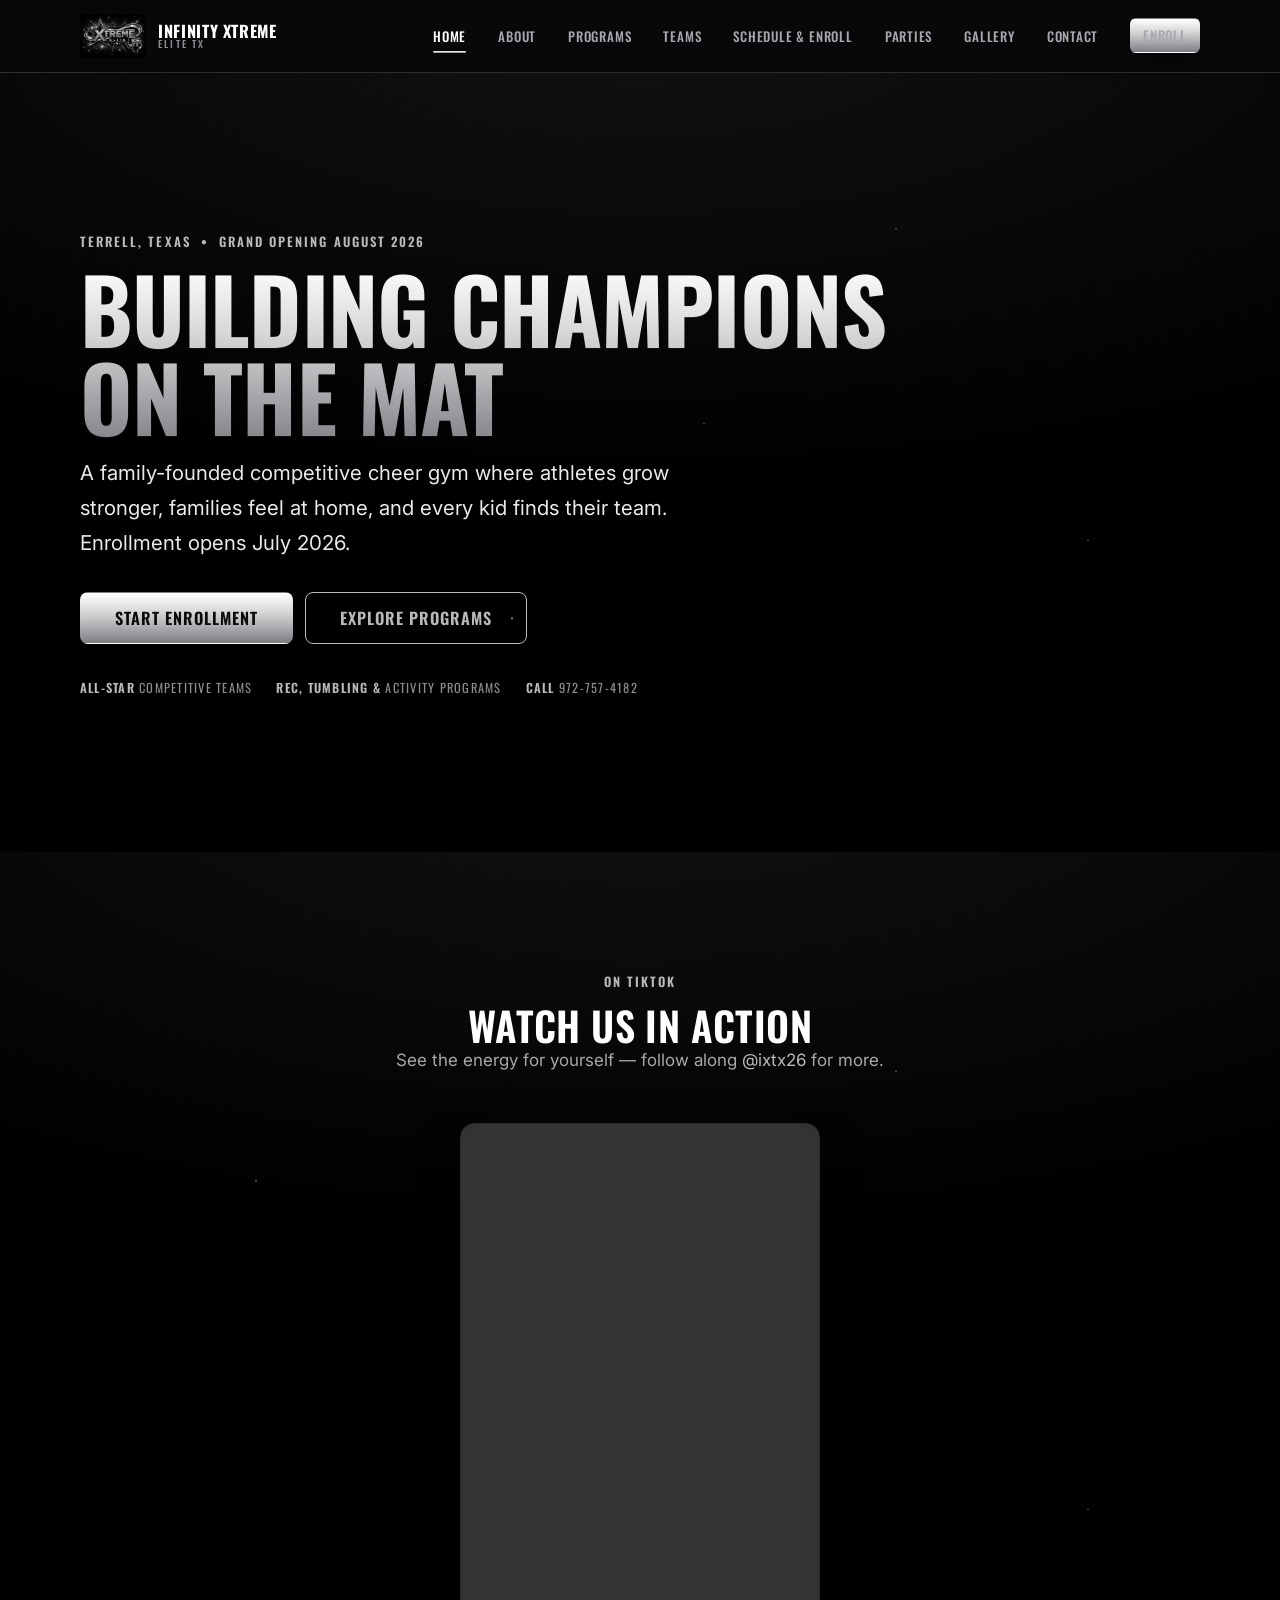
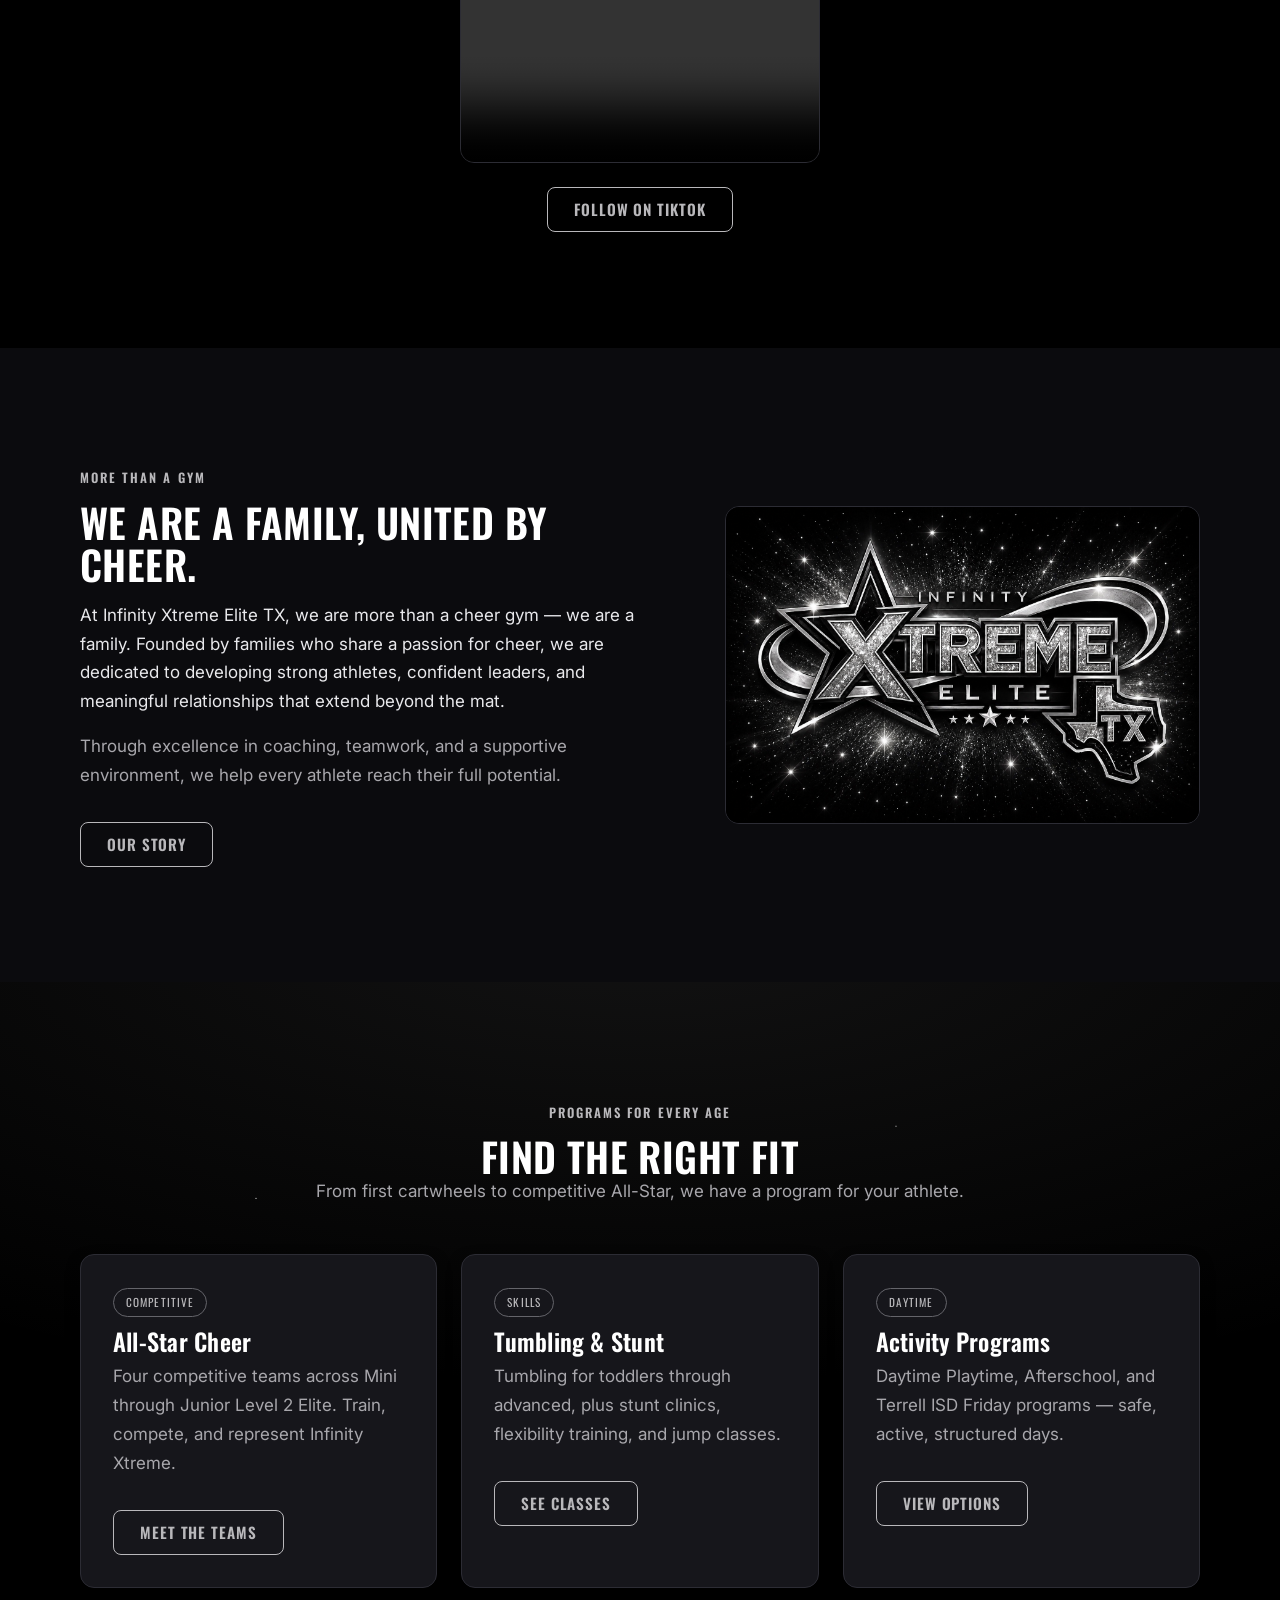
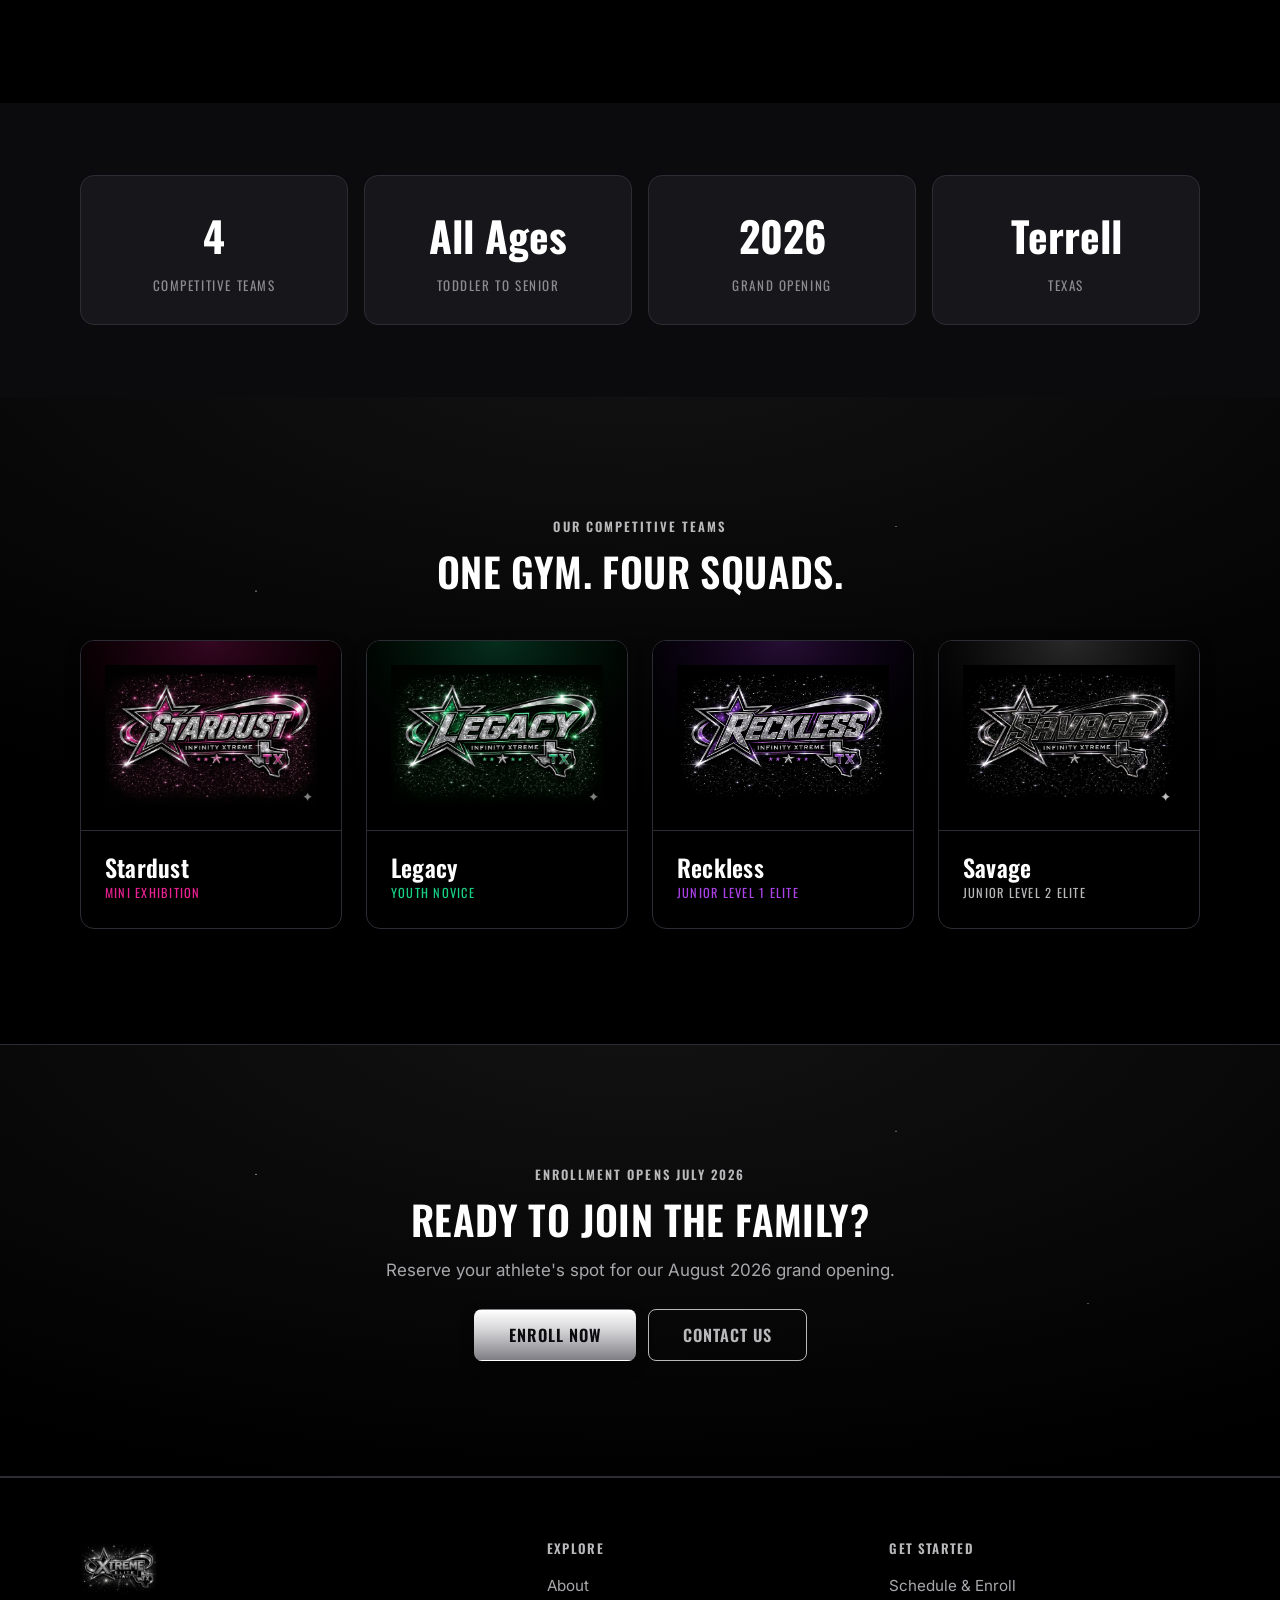
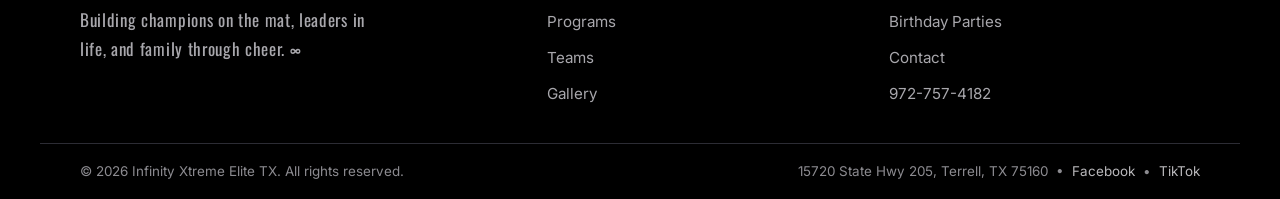
==== commit 17e38e48: "Publish: self-hosted 'Watch us in action' video (replaces TikTok embed)" ====
--- a/index.html
+++ b/index.html
@@ -8,7 +8,7 @@
   <link rel="preconnect" href="https://fonts.googleapis.com" />
   <link rel="preconnect" href="https://fonts.gstatic.com" crossorigin />
   <link href="https://fonts.googleapis.com/css2?family=Oswald:wght@400;500;600;700&family=Inter:wght@400;500;600&display=swap" rel="stylesheet" />
-  <link rel="stylesheet" href="assets/css/styles.css?v=20260718" />
+  <link rel="stylesheet" href="assets/css/styles.css?v=20260719" />
   <link rel="icon" href="assets/logos/gym-main-logo.png" />
 </head>
 <body data-page="home">
@@ -64,15 +64,12 @@
           <p class="muted">See the energy for yourself — follow along <a href="https://www.tiktok.com/@ixtx26" target="_blank" rel="noopener">@ixtx26</a> for more.</p>
         </div>
         <div class="video-embed">
-          <blockquote class="tiktok-embed" cite="https://www.tiktok.com/@ixtx26/video/7657010031765802270" data-video-id="7657010031765802270" style="max-width: 605px; min-width: 325px;">
-            <section><a target="_blank" rel="noopener" title="@ixtx26" href="https://www.tiktok.com/@ixtx26?refer=embed">@ixtx26</a></section>
-          </blockquote>
+          <video class="promo-video" src="assets/video/ixtx-promo.mp4" autoplay muted loop playsinline controls preload="metadata" aria-label="Infinity Xtreme Elite TX promo video"></video>
         </div>
         <div class="btn-row" style="justify-content: center;">
           <a class="btn btn--secondary" href="https://www.tiktok.com/@ixtx26" target="_blank" rel="noopener">Follow on TikTok</a>
         </div>
       </div>
-      <script async src="https://www.tiktok.com/embed.js"></script>
     </section>
 
     <!-- INTRO / MISSION -->
@@ -206,6 +203,6 @@
     </div>
   </footer>
 
-  <script src="assets/js/main.js?v=20260718"></script>
+  <script src="assets/js/main.js?v=20260719"></script>
 </body>
 </html>
--- a/assets/css/styles.css
+++ b/assets/css/styles.css
@@ -332,5 +332,8 @@
 
 /* ---------- Social video embed (TikTok/Facebook) ---------- */
 .video-embed { display: flex; justify-content: center; margin-block: var(--sp-2) var(--sp-5); }
-.video-embed .tiktok-embed { margin: 0 auto !important; border-radius: var(--r-card); overflow: hidden; }
-.video-embed iframe { max-width: 100%; }
+.video-embed .promo-video {
+  width: 100%; max-width: 360px; aspect-ratio: 9 / 16; height: auto;
+  display: block; margin: 0 auto; border-radius: var(--r-card);
+  border: 1px solid var(--line); background: #000; box-shadow: var(--shadow);
+}
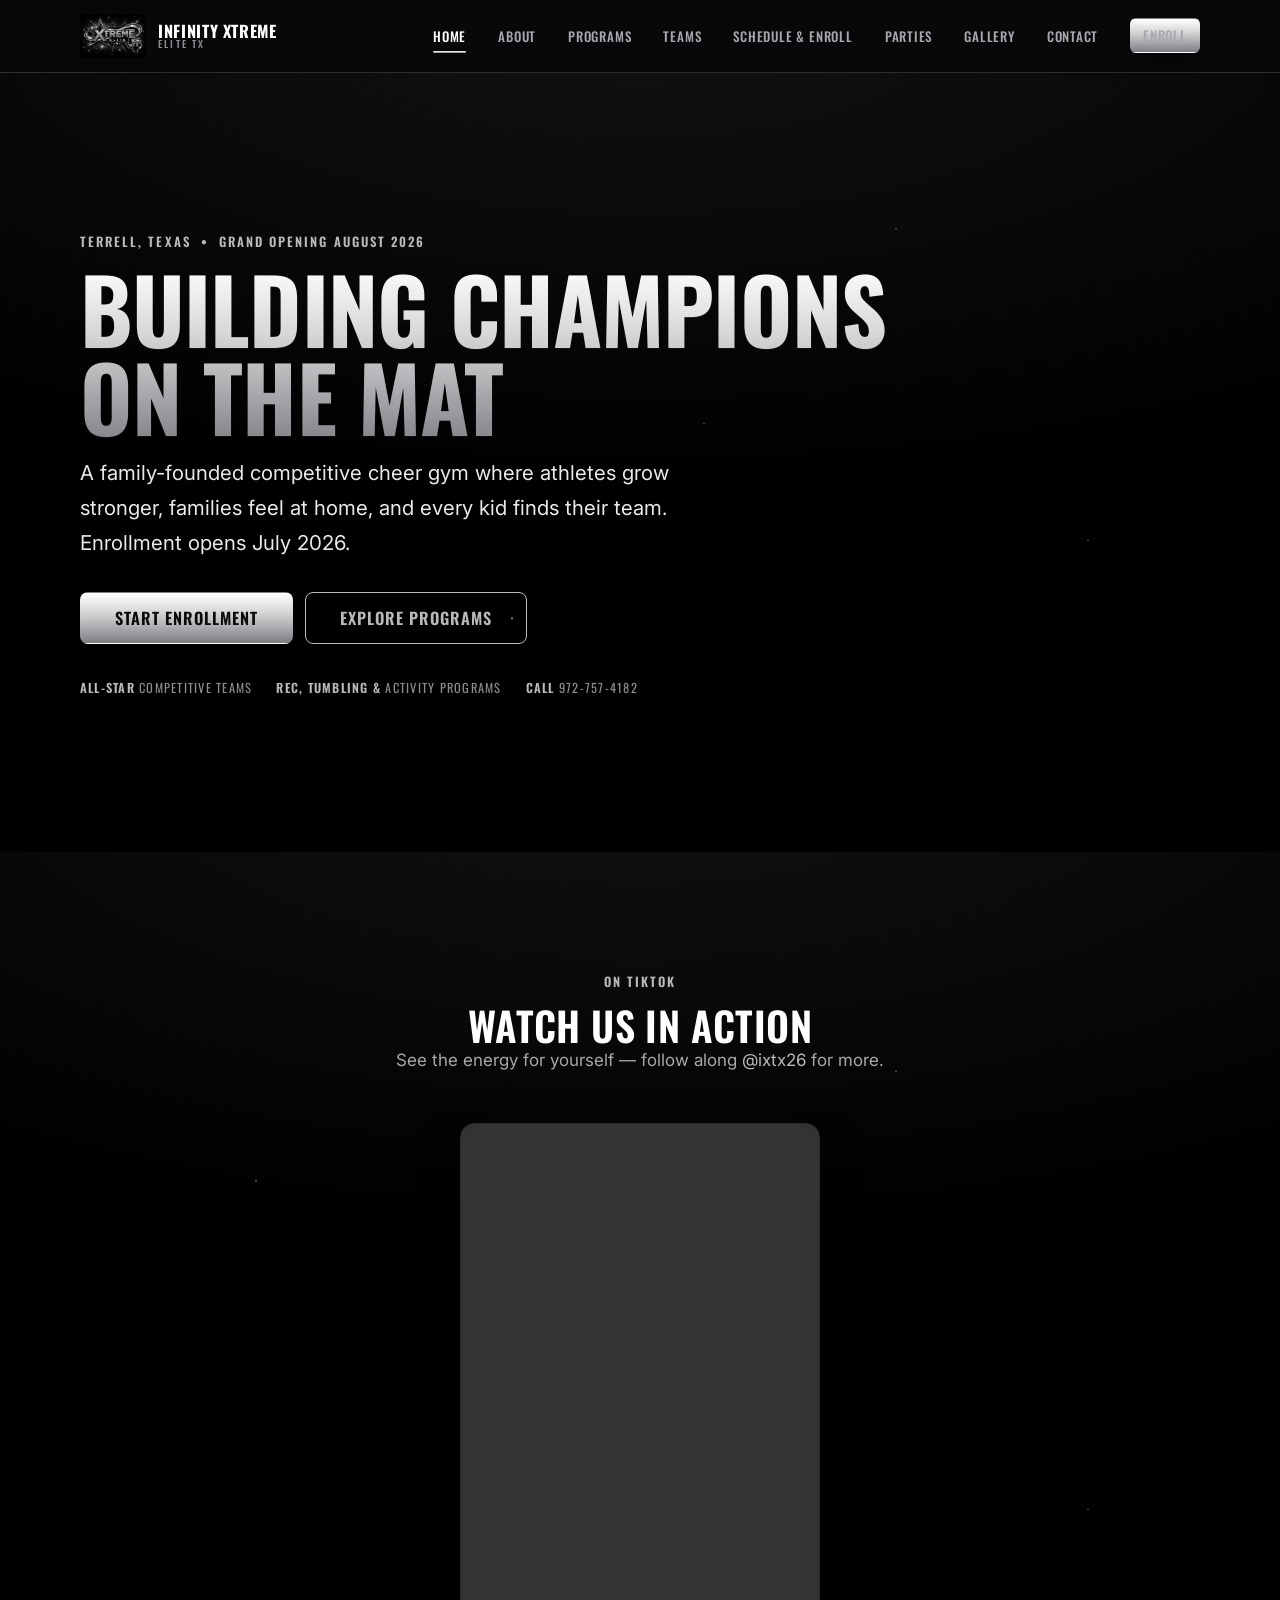
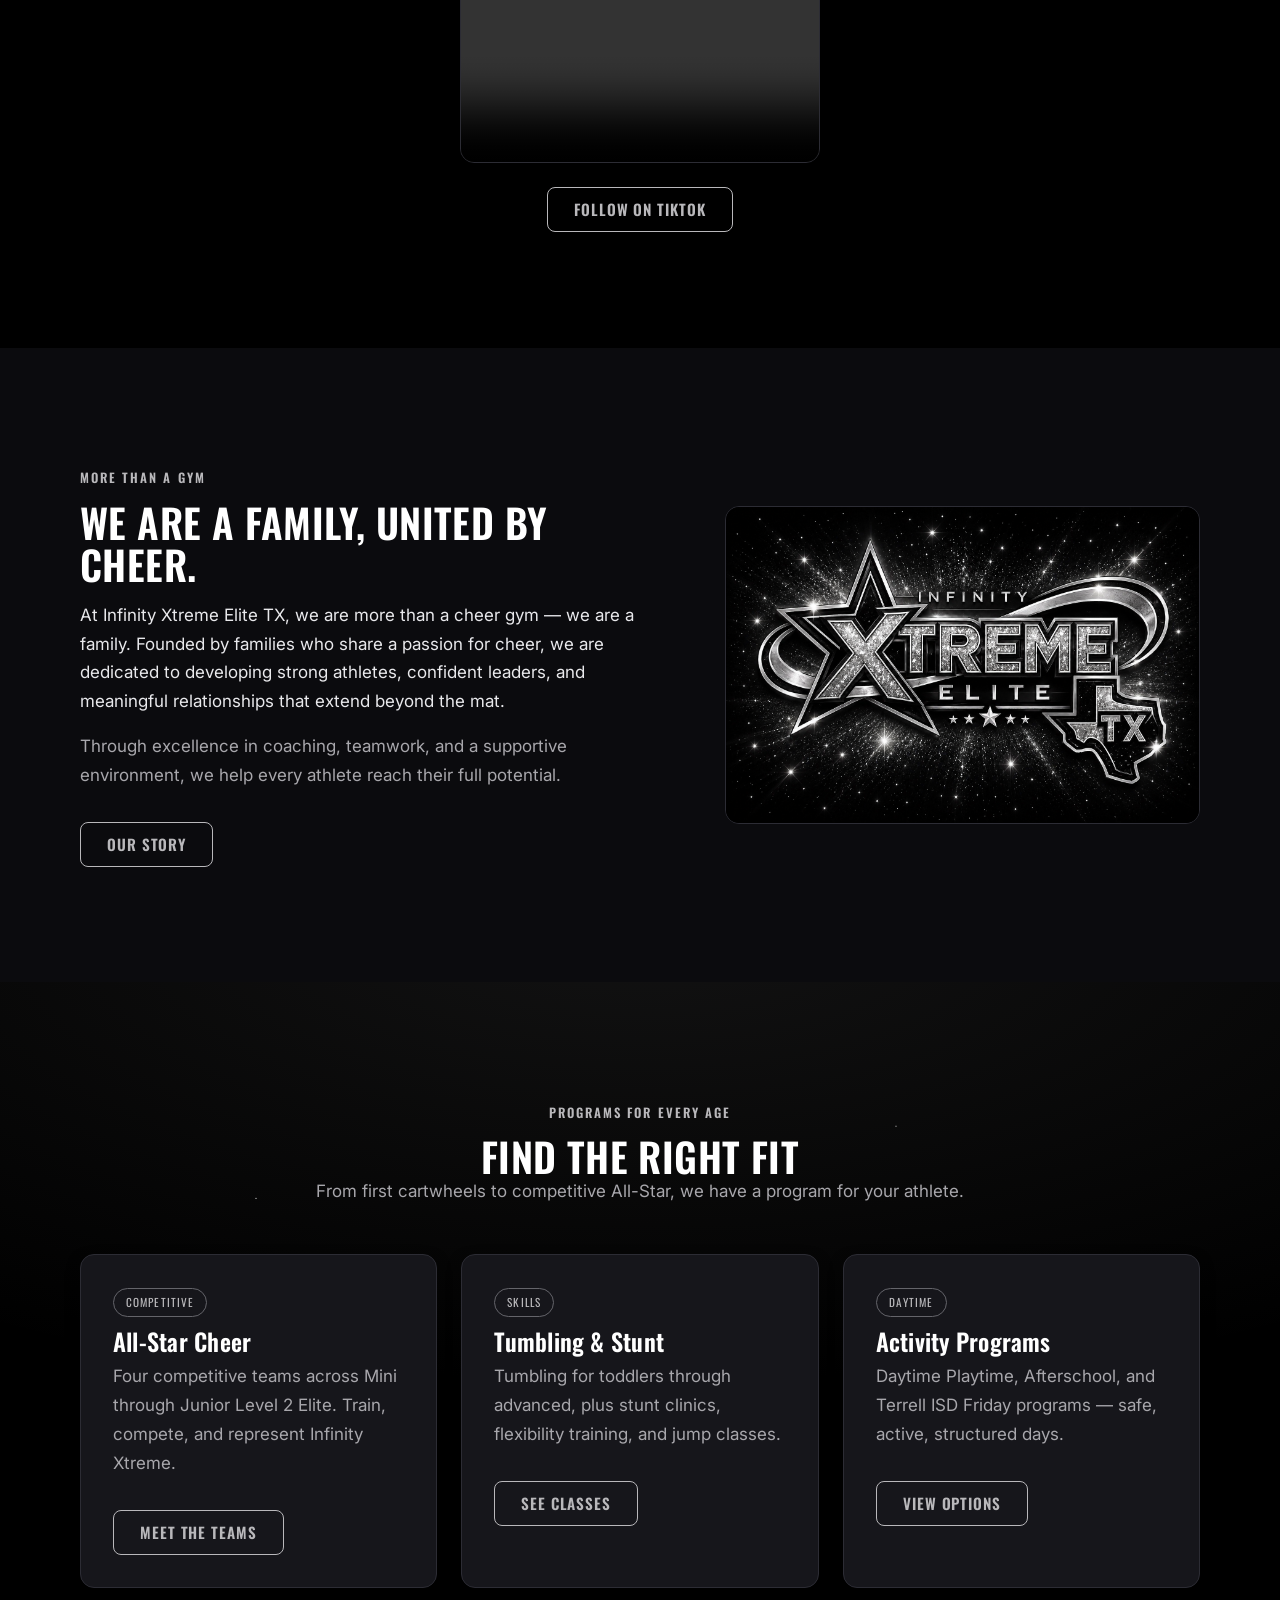
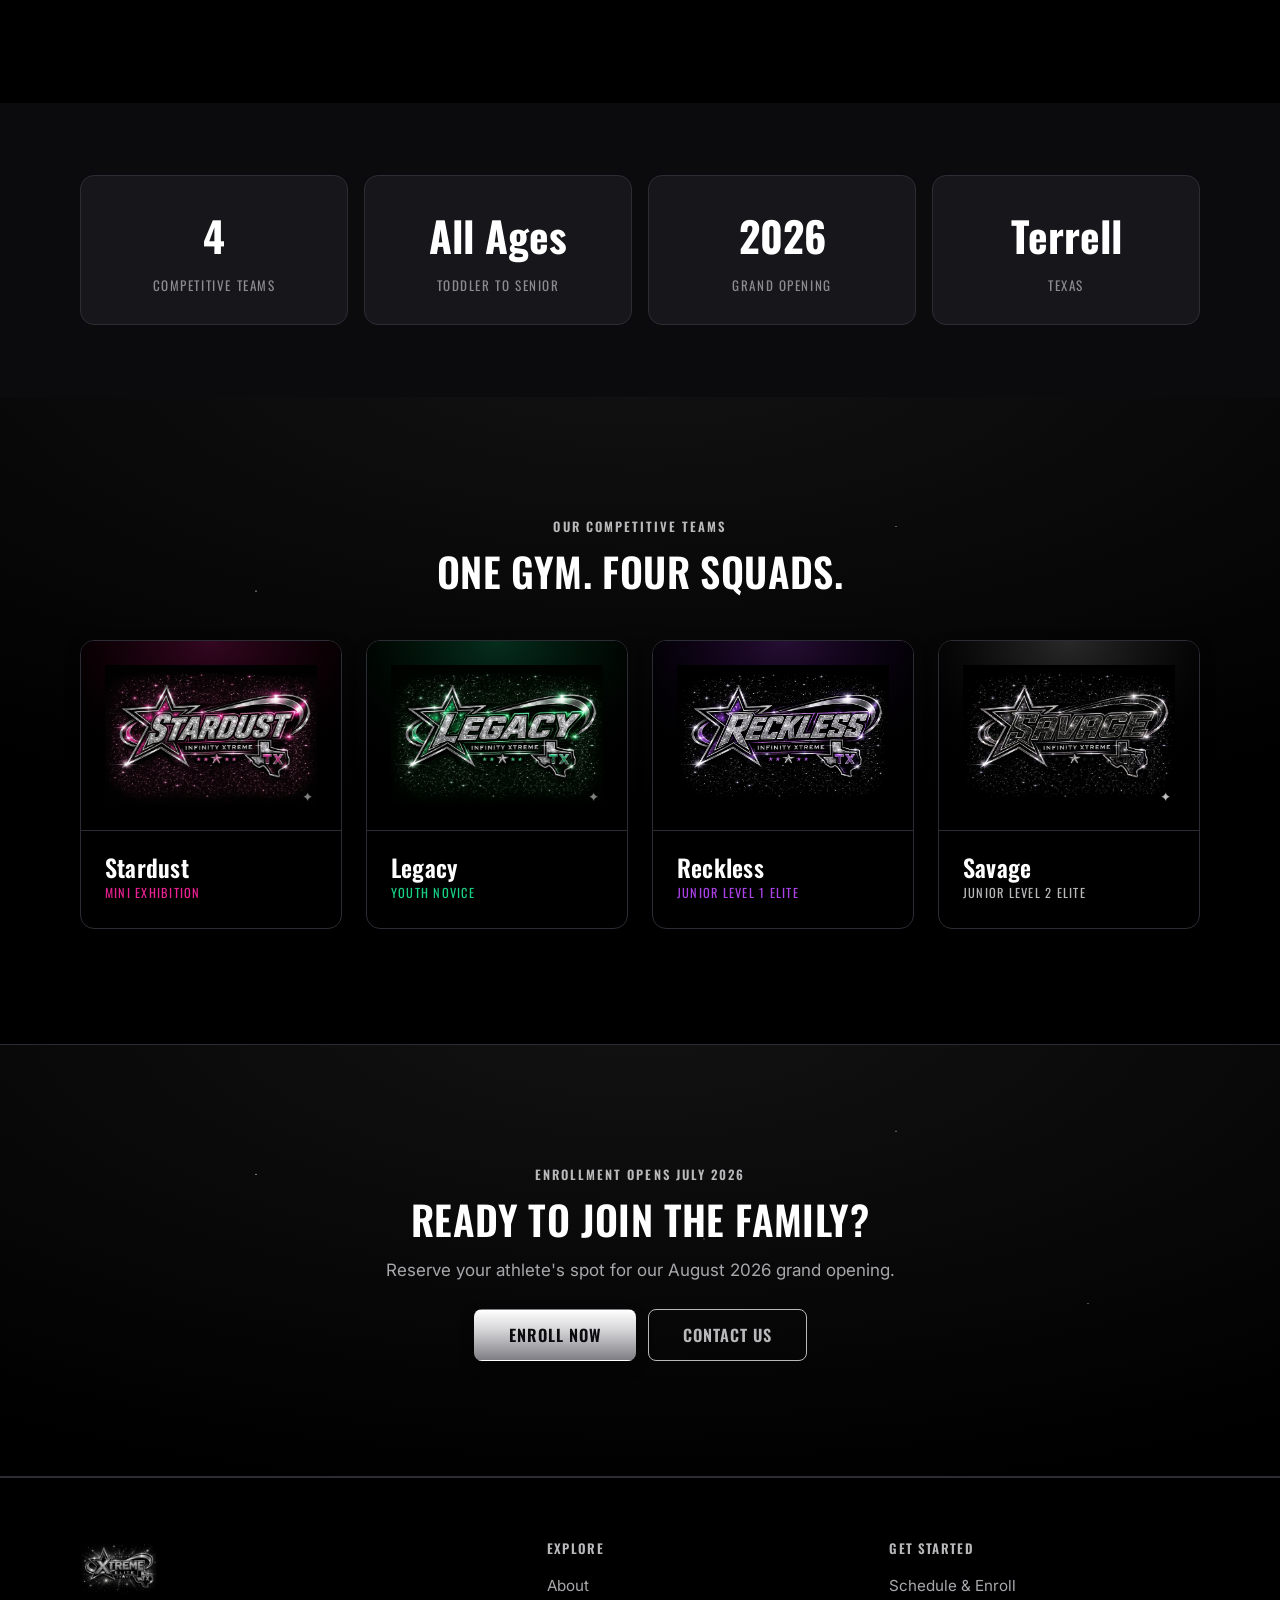
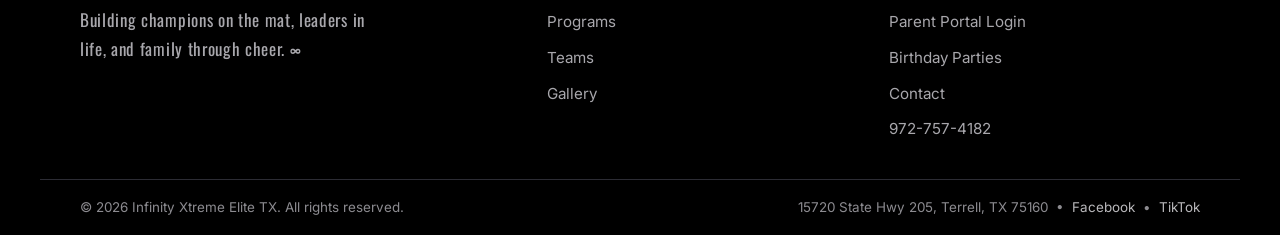
==== commit 5925dcd1: "Publish: Jackrabbit live (Org 558575) - real-time class table, Enroll->registration, Parent Portal l" ====
--- a/index.html
+++ b/index.html
@@ -8,7 +8,7 @@
   <link rel="preconnect" href="https://fonts.googleapis.com" />
   <link rel="preconnect" href="https://fonts.gstatic.com" crossorigin />
   <link href="https://fonts.googleapis.com/css2?family=Oswald:wght@400;500;600;700&family=Inter:wght@400;500;600&display=swap" rel="stylesheet" />
-  <link rel="stylesheet" href="assets/css/styles.css?v=20260719" />
+  <link rel="stylesheet" href="assets/css/styles.css?v=20260723" />
   <link rel="icon" href="assets/logos/gym-main-logo.png" />
 </head>
 <body data-page="home">
@@ -29,7 +29,7 @@
         <a href="parties.html" data-nav="parties">Parties</a>
         <a href="gallery.html" data-nav="gallery">Gallery</a>
         <a href="contact.html" data-nav="contact">Contact</a>
-        <span class="nav-cta"><a class="btn btn--primary" href="schedule.html">Enroll</a></span>
+        <span class="nav-cta"><a class="btn btn--primary" href="https://app.jackrabbitclass.com/regv2.asp?id=558575" target="_blank" rel="noopener">Enroll</a></span>
       </nav>
     </div>
   </header>
@@ -43,7 +43,7 @@
           <h1 class="h-display chrome-text">Building Champions on the Mat</h1>
           <p class="lead">A family-founded competitive cheer gym where athletes grow stronger, families feel at home, and every kid finds their team. Enrollment opens July 2026.</p>
           <div class="btn-row">
-            <a class="btn btn--primary btn--lg" href="schedule.html">Start Enrollment</a>
+            <a class="btn btn--primary btn--lg" href="https://app.jackrabbitclass.com/regv2.asp?id=558575" target="_blank" rel="noopener">Start Enrollment</a>
             <a class="btn btn--secondary btn--lg" href="programs.html">Explore Programs</a>
           </div>
           <div class="hero-meta">
@@ -168,7 +168,7 @@
         <h2>Ready to join the family?</h2>
         <p class="muted mt-4">Reserve your athlete's spot for our August 2026 grand opening.</p>
         <div class="btn-row">
-          <a class="btn btn--primary btn--lg" href="schedule.html">Enroll Now</a>
+          <a class="btn btn--primary btn--lg" href="https://app.jackrabbitclass.com/regv2.asp?id=558575" target="_blank" rel="noopener">Enroll Now</a>
           <a class="btn btn--secondary btn--lg" href="contact.html">Contact Us</a>
         </div>
       </div>
@@ -192,6 +192,7 @@
       <div class="footer-col">
         <h4>Get Started</h4>
         <a href="schedule.html">Schedule &amp; Enroll</a>
+        <a href="https://app.jackrabbitclass.com/portal/ppLogin.asp?id=558575" target="_blank" rel="noopener">Parent Portal Login</a>
         <a href="parties.html">Birthday Parties</a>
         <a href="contact.html">Contact</a>
         <a href="tel:+19727574182">972-757-4182</a>
--- a/assets/css/styles.css
+++ b/assets/css/styles.css
@@ -330,6 +330,14 @@
 .dob-grid { display: grid; grid-template-columns: 1.5fr 1fr 1.1fr; gap: 10px; margin-top: 6px; }
 @media (max-width: 400px){ .dob-grid { grid-template-columns: 1fr; } }
 
+/* ---------- Jackrabbit live class listings ---------- */
+.jr-actions { display: flex; flex-wrap: wrap; gap: var(--sp-3); margin-bottom: var(--sp-5); }
+.btn--sm { padding: 9px 16px; font-size: .82rem; }
+table.pricing td .btn--sm { white-space: nowrap; }
+.jr-cat { display: block; font-family: var(--font-display); text-transform: uppercase; letter-spacing: .1em; font-size: .68rem; color: var(--silver-dim); margin-top: 3px; }
+.jr-open { font-family: var(--font-display); font-weight: 600; color: var(--legacy); white-space: nowrap; }
+.jr-wait { font-family: var(--font-display); color: var(--silver-dim); white-space: nowrap; }
+
 /* ---------- Social video embed (TikTok/Facebook) ---------- */
 .video-embed { display: flex; justify-content: center; margin-block: var(--sp-2) var(--sp-5); }
 .video-embed .promo-video {
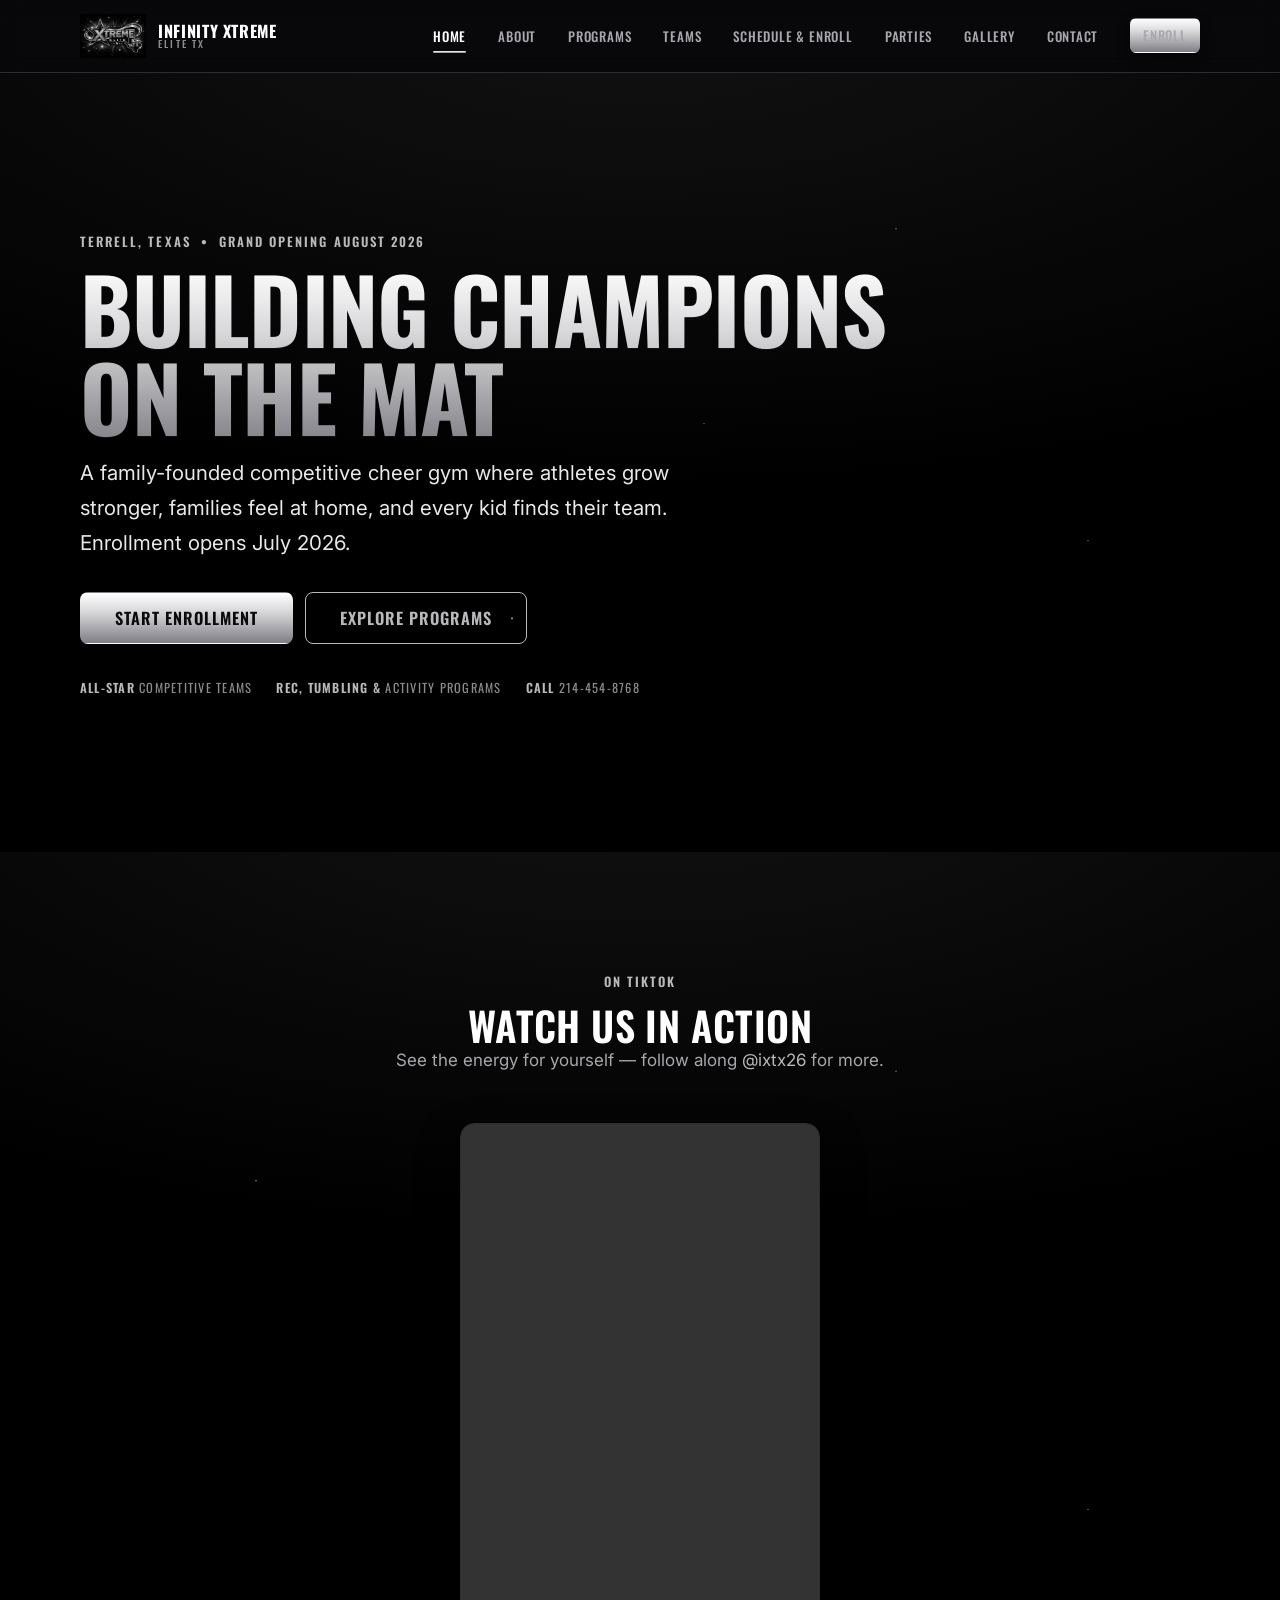
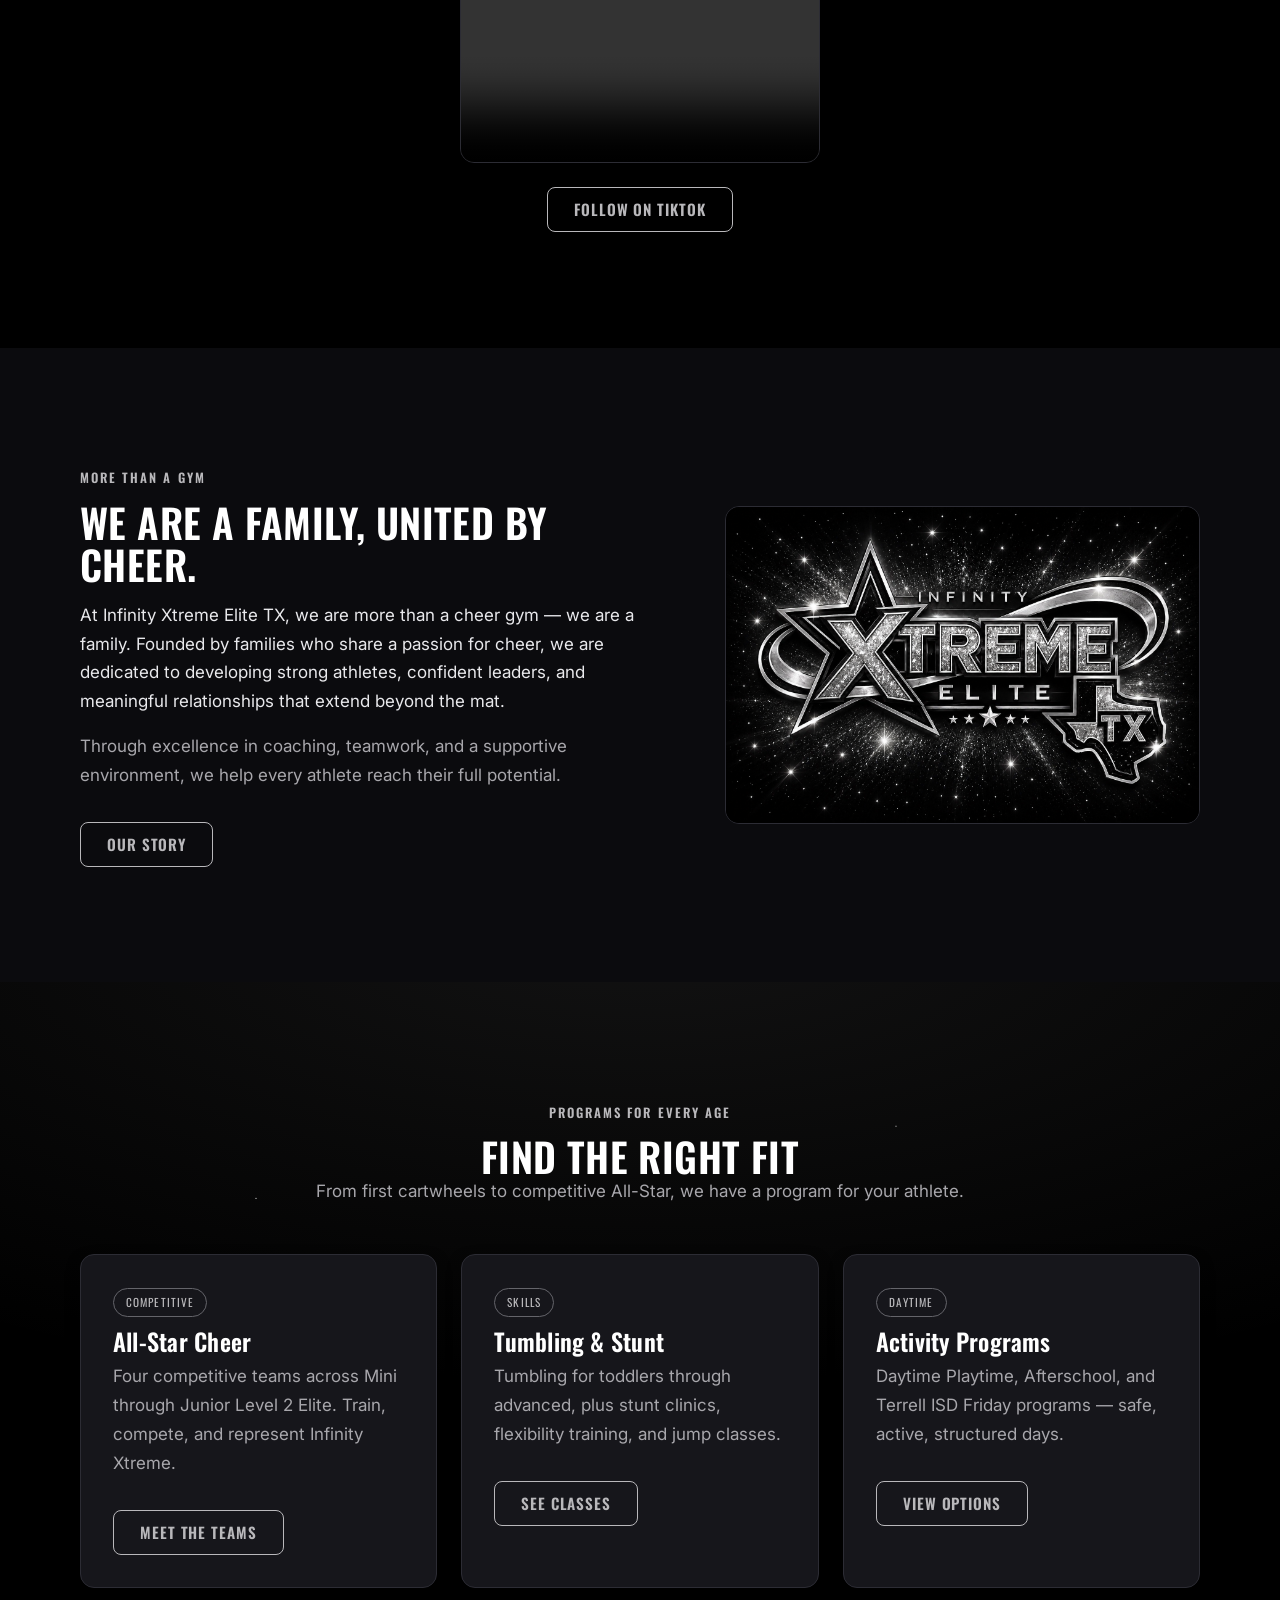
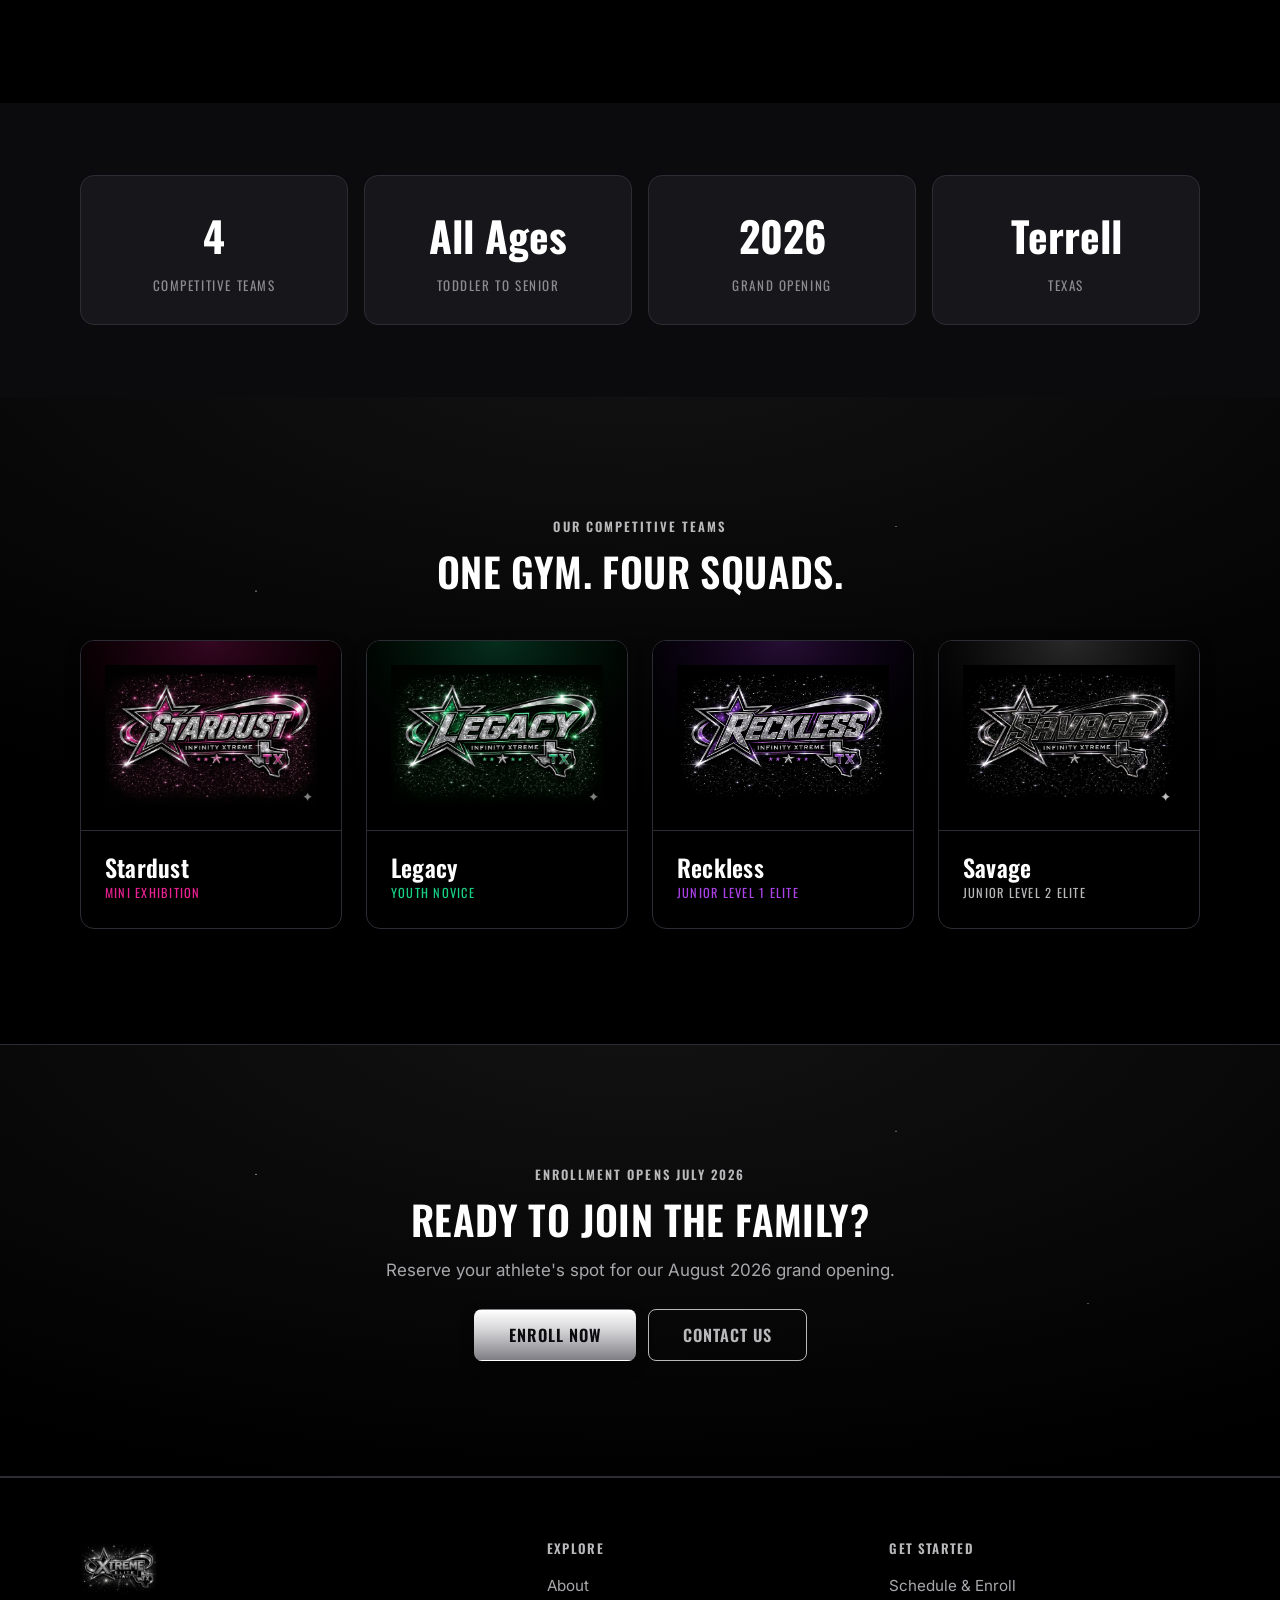
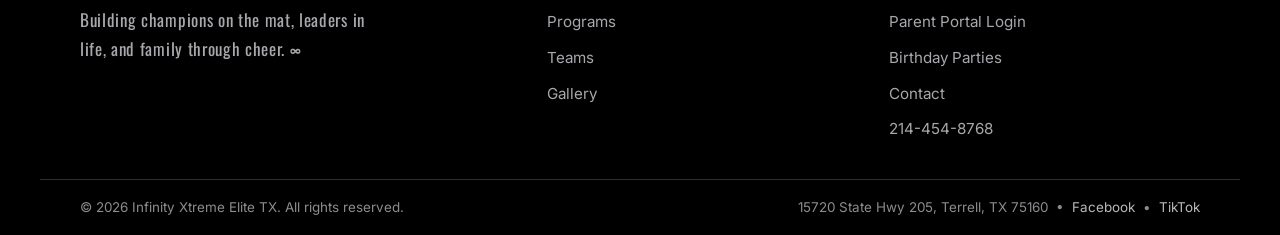
==== commit 06ba22a5: "Update phone number to 214-454-8768" ====
--- a/index.html
+++ b/index.html
@@ -49,7 +49,7 @@
           <div class="hero-meta">
             <span><strong>All-Star</strong> Competitive Teams</span>
             <span><strong>Rec, Tumbling &amp;</strong> Activity Programs</span>
-            <span><strong>Call</strong> 972-757-4182</span>
+            <span><strong>Call</strong> 214-454-8768</span>
           </div>
         </div>
       </div>
@@ -195,7 +195,7 @@
         <a href="https://app.jackrabbitclass.com/portal/ppLogin.asp?id=558575" target="_blank" rel="noopener">Parent Portal Login</a>
         <a href="parties.html">Birthday Parties</a>
         <a href="contact.html">Contact</a>
-        <a href="tel:+19727574182">972-757-4182</a>
+        <a href="tel:+12144548768">214-454-8768</a>
       </div>
     </div>
     <div class="container footer-bottom">
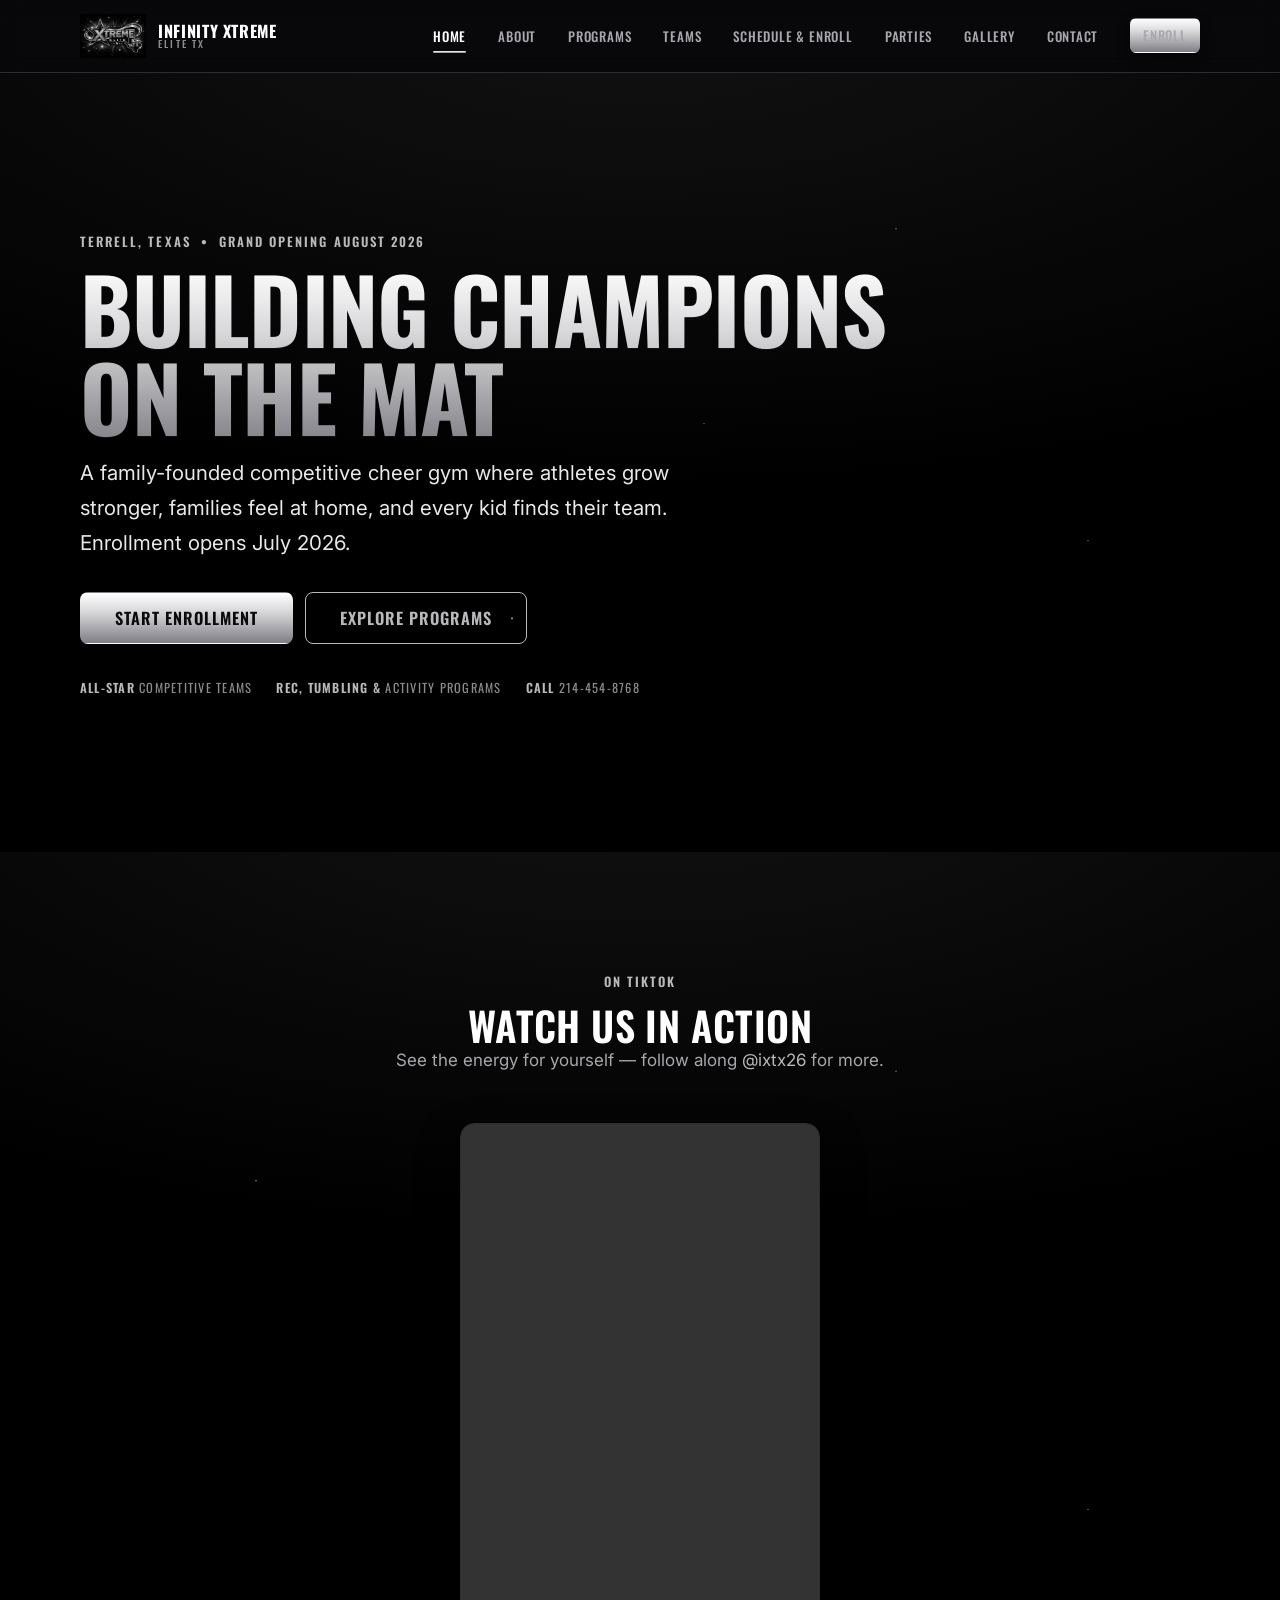
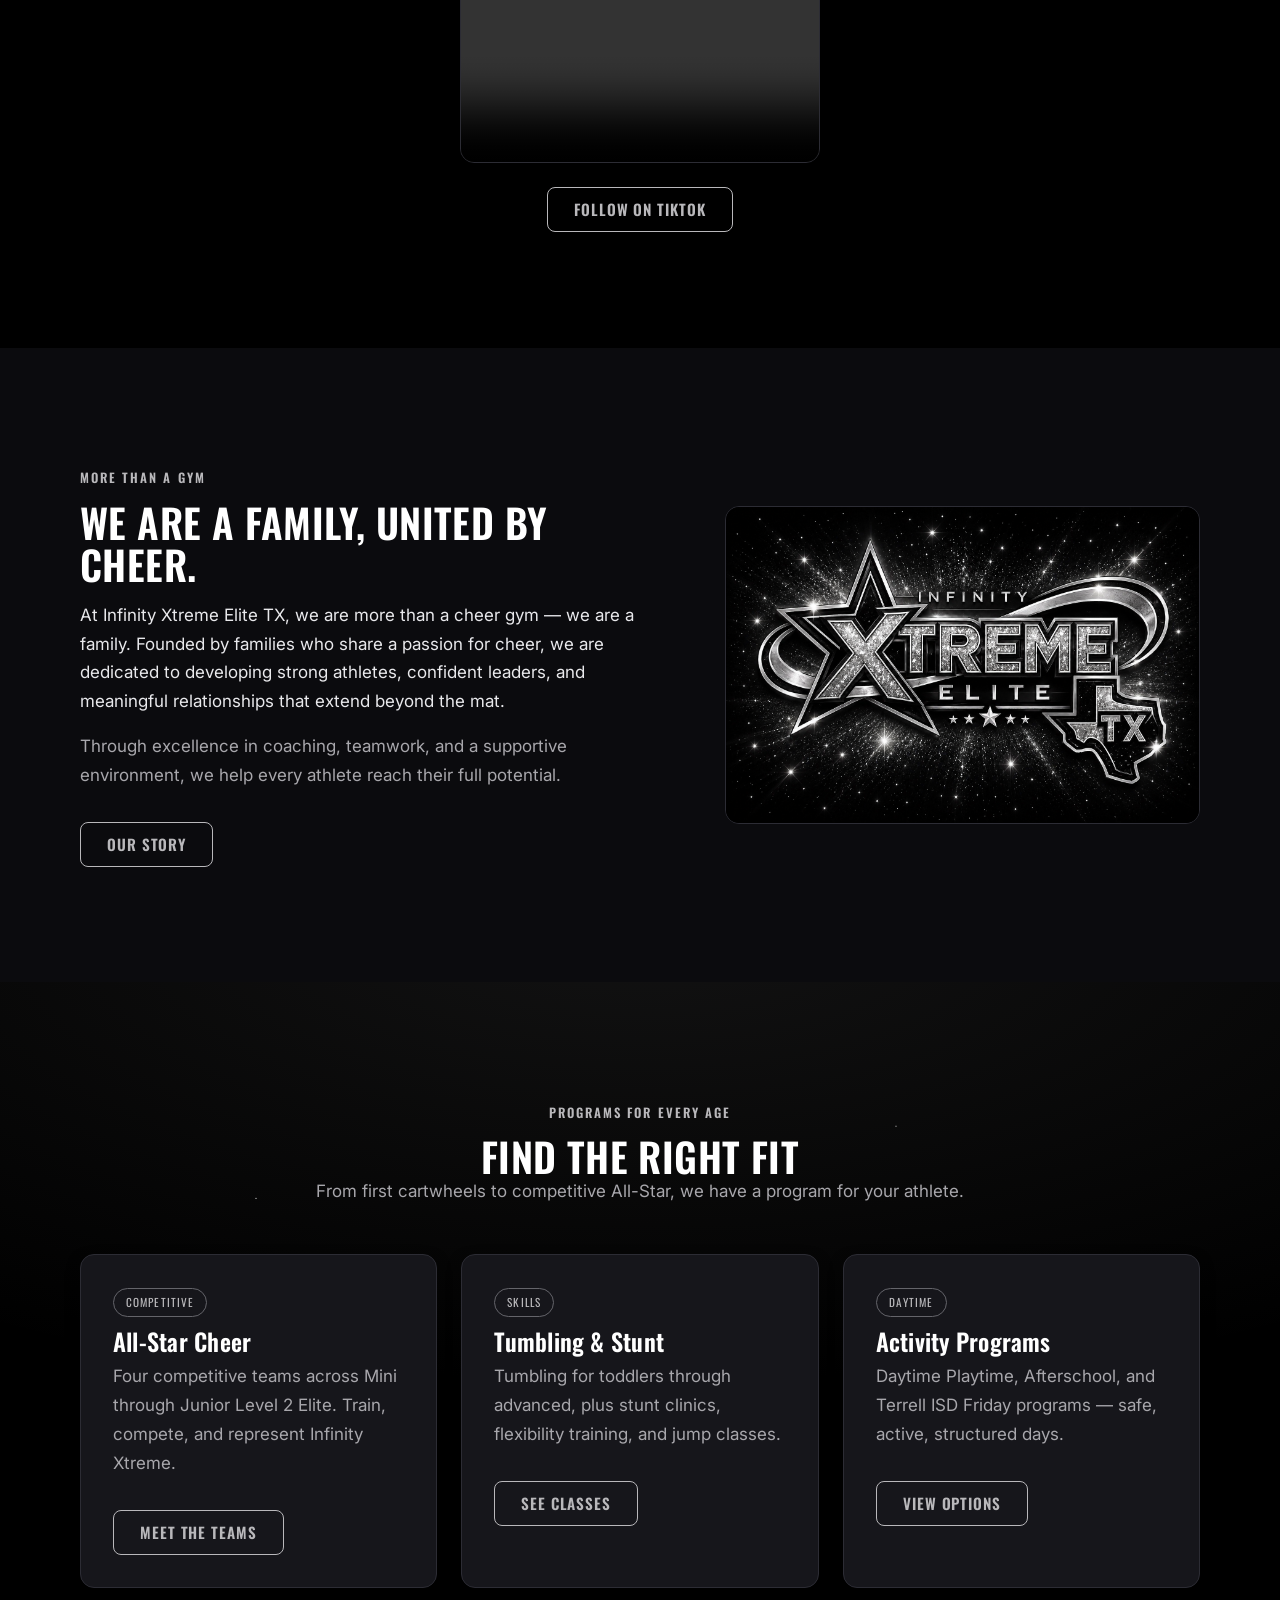
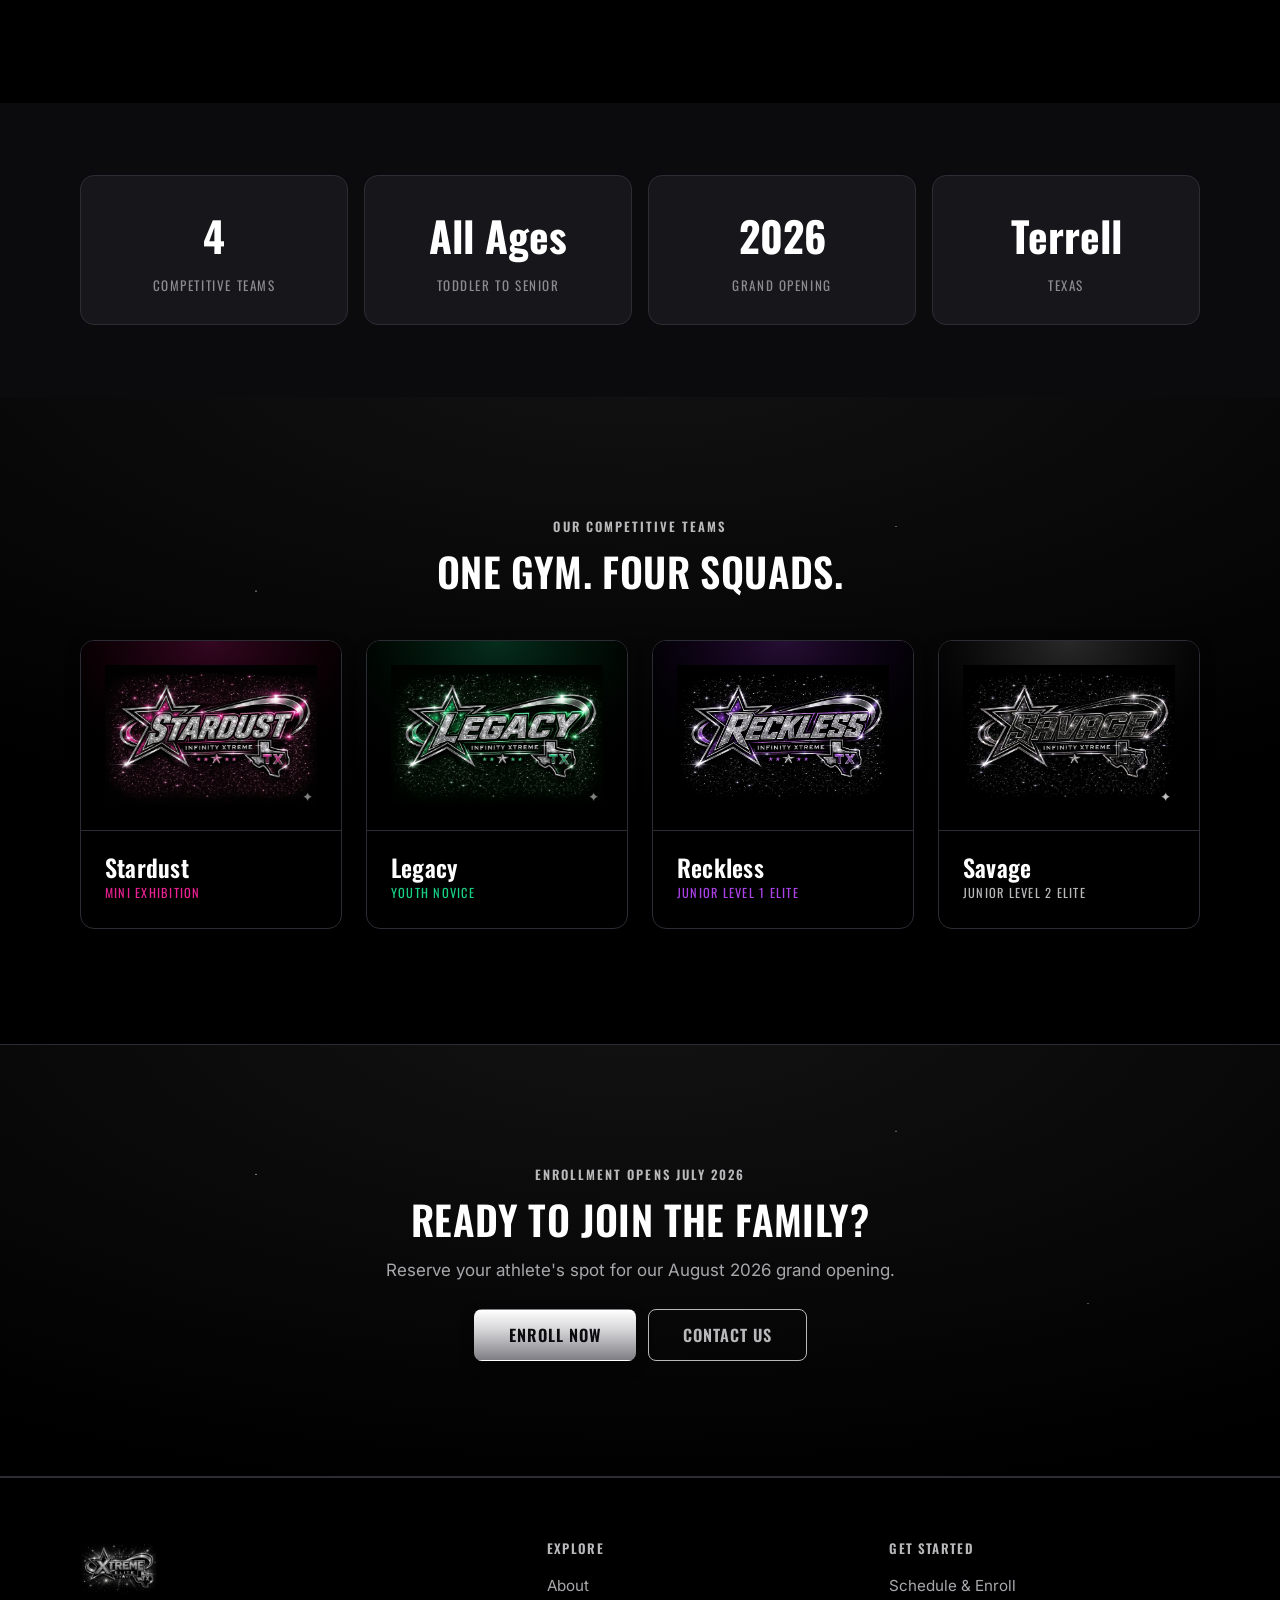
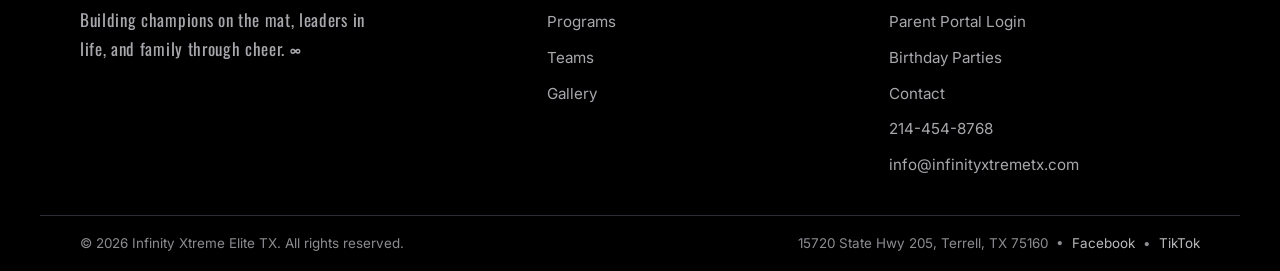
==== commit d84bac6c: "Add info@infinityxtremetx.com email to contact page and footers" ====
--- a/index.html
+++ b/index.html
@@ -196,6 +196,7 @@
         <a href="parties.html">Birthday Parties</a>
         <a href="contact.html">Contact</a>
         <a href="tel:+12144548768">214-454-8768</a>
+        <a href="mailto:info@infinityxtremetx.com">info@infinityxtremetx.com</a>
       </div>
     </div>
     <div class="container footer-bottom">
